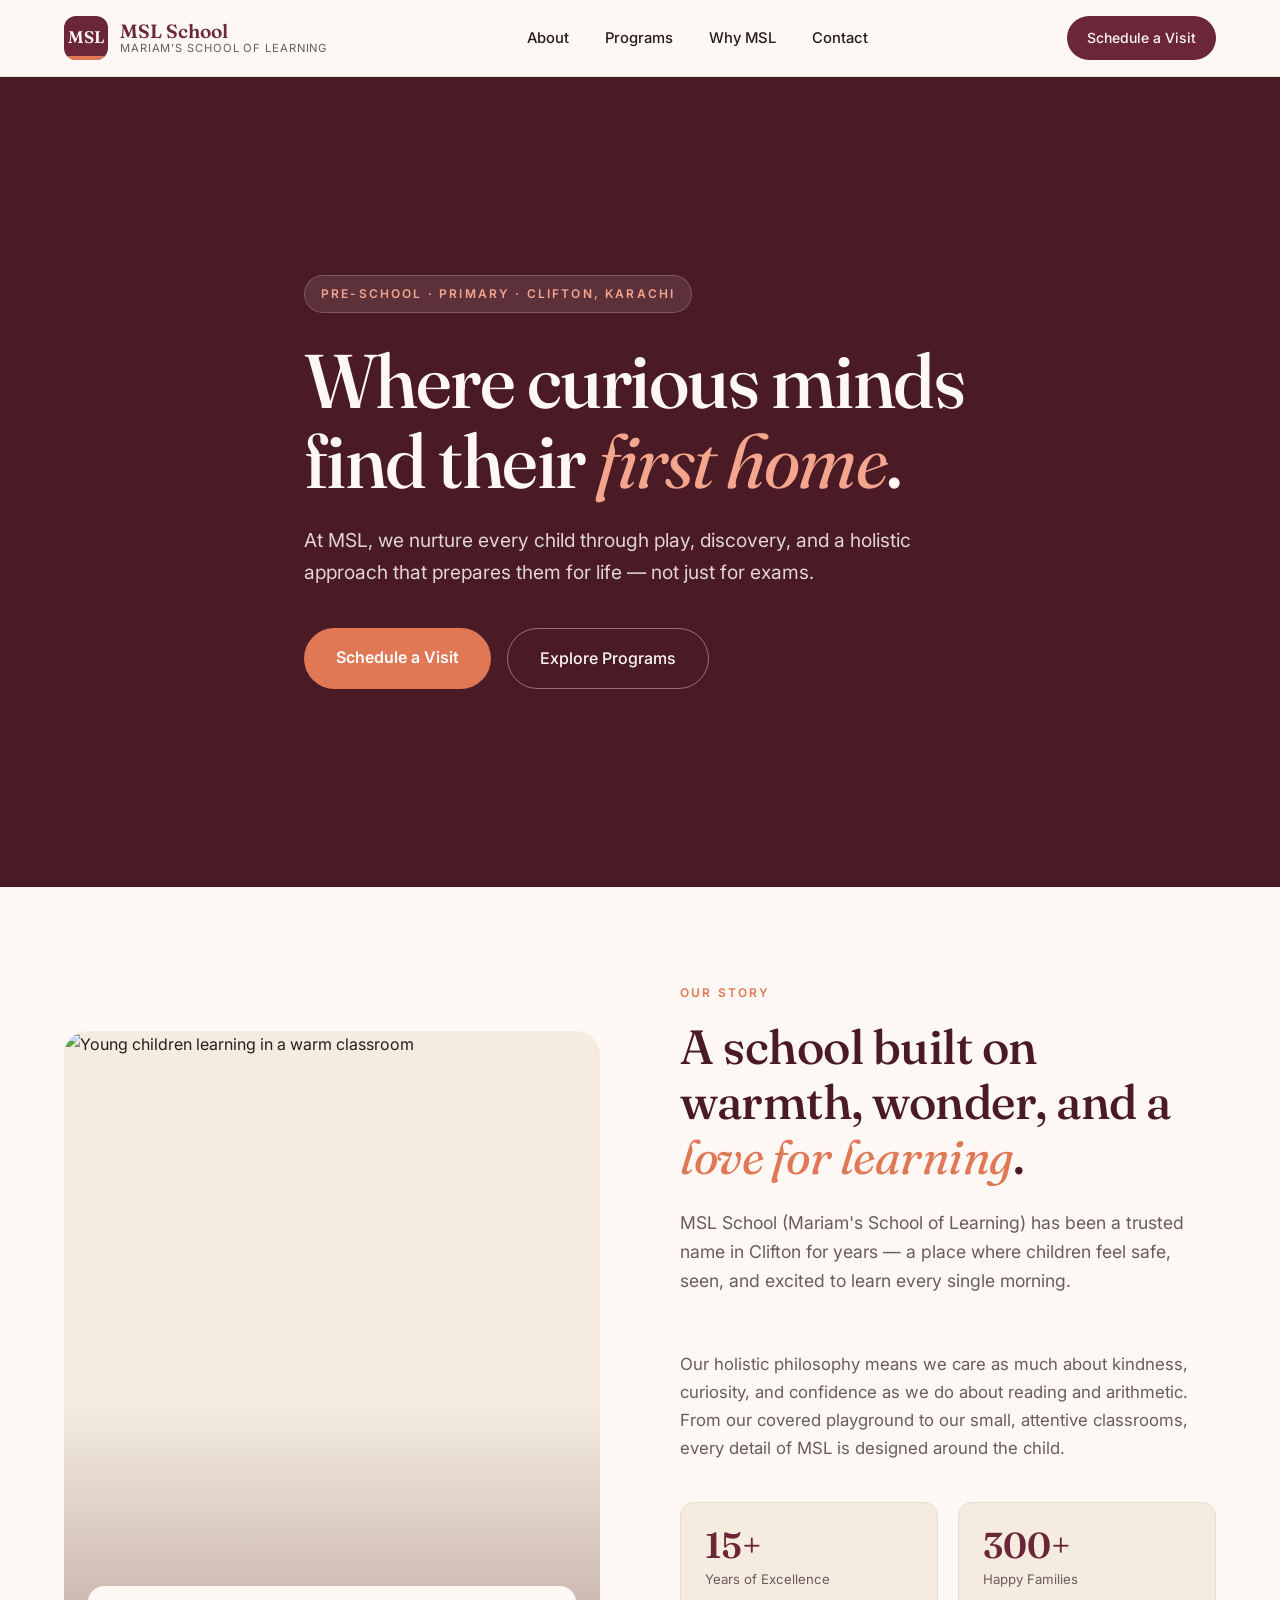
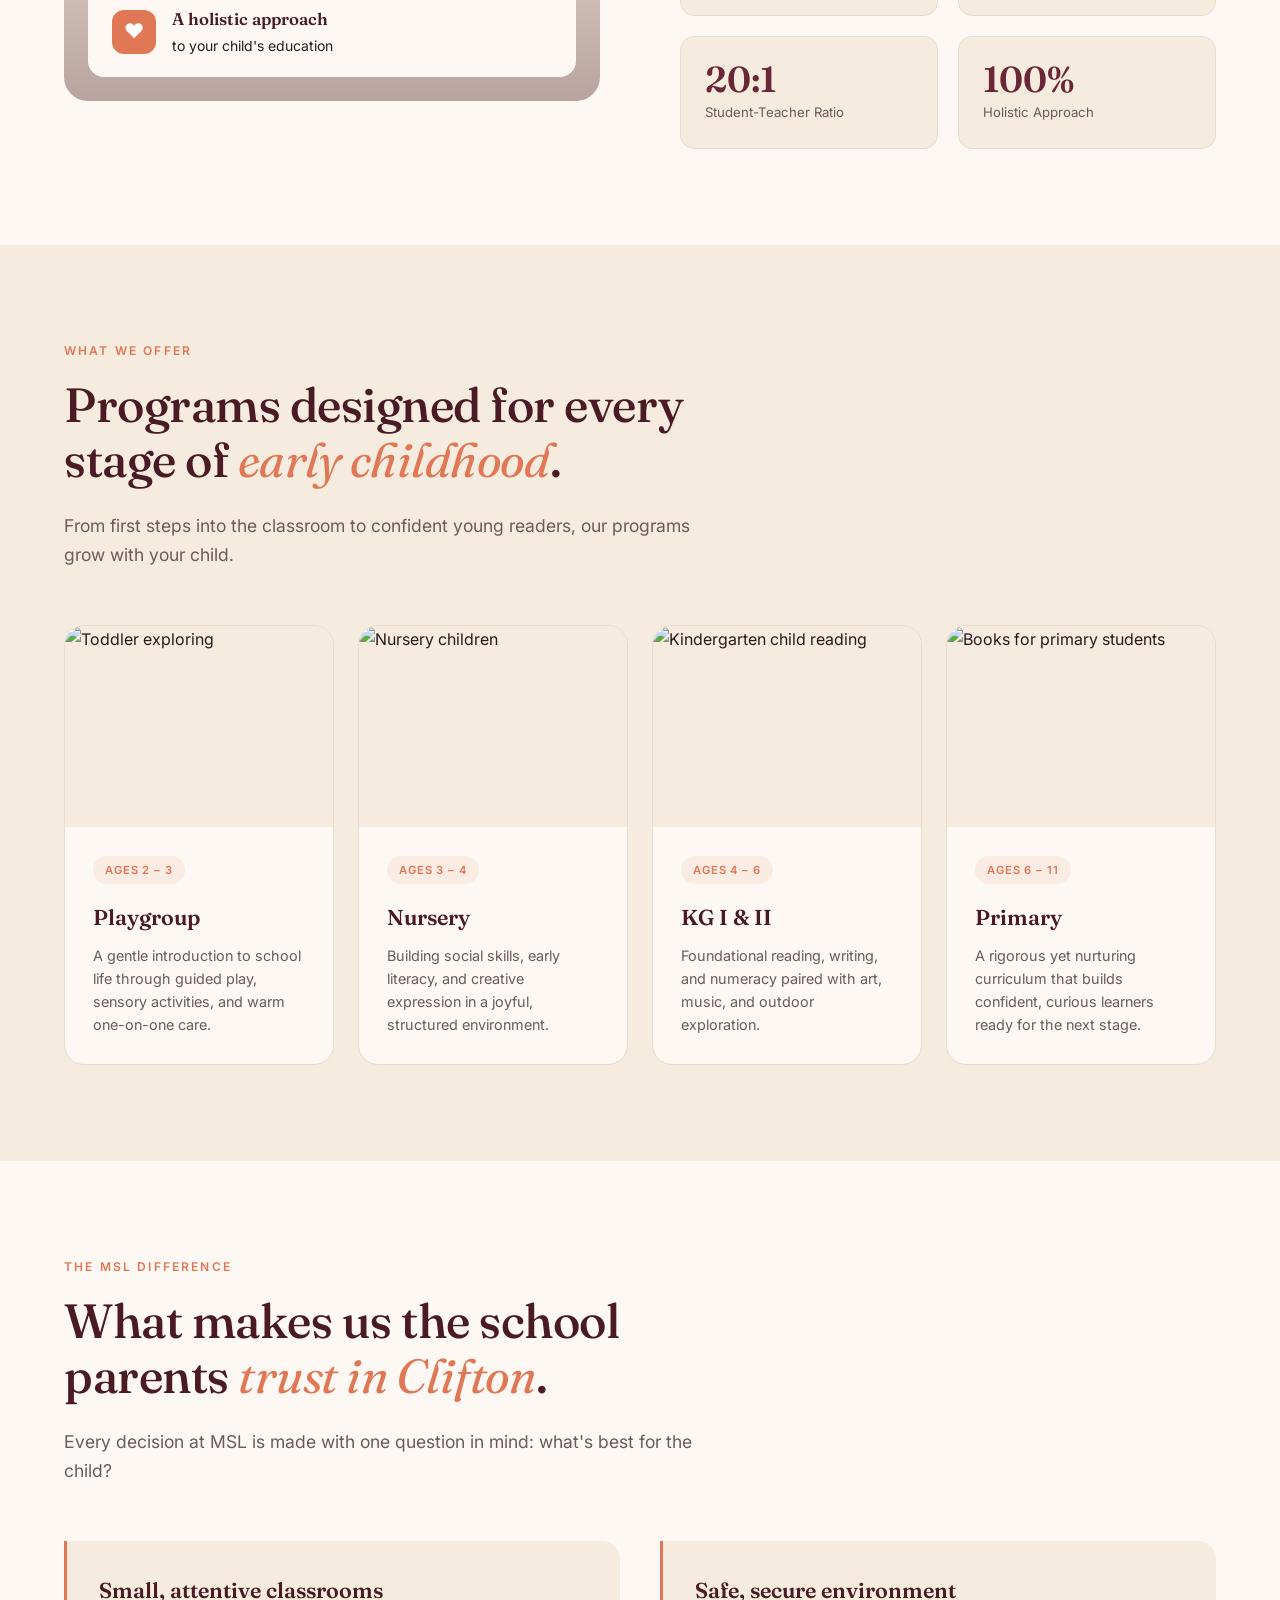
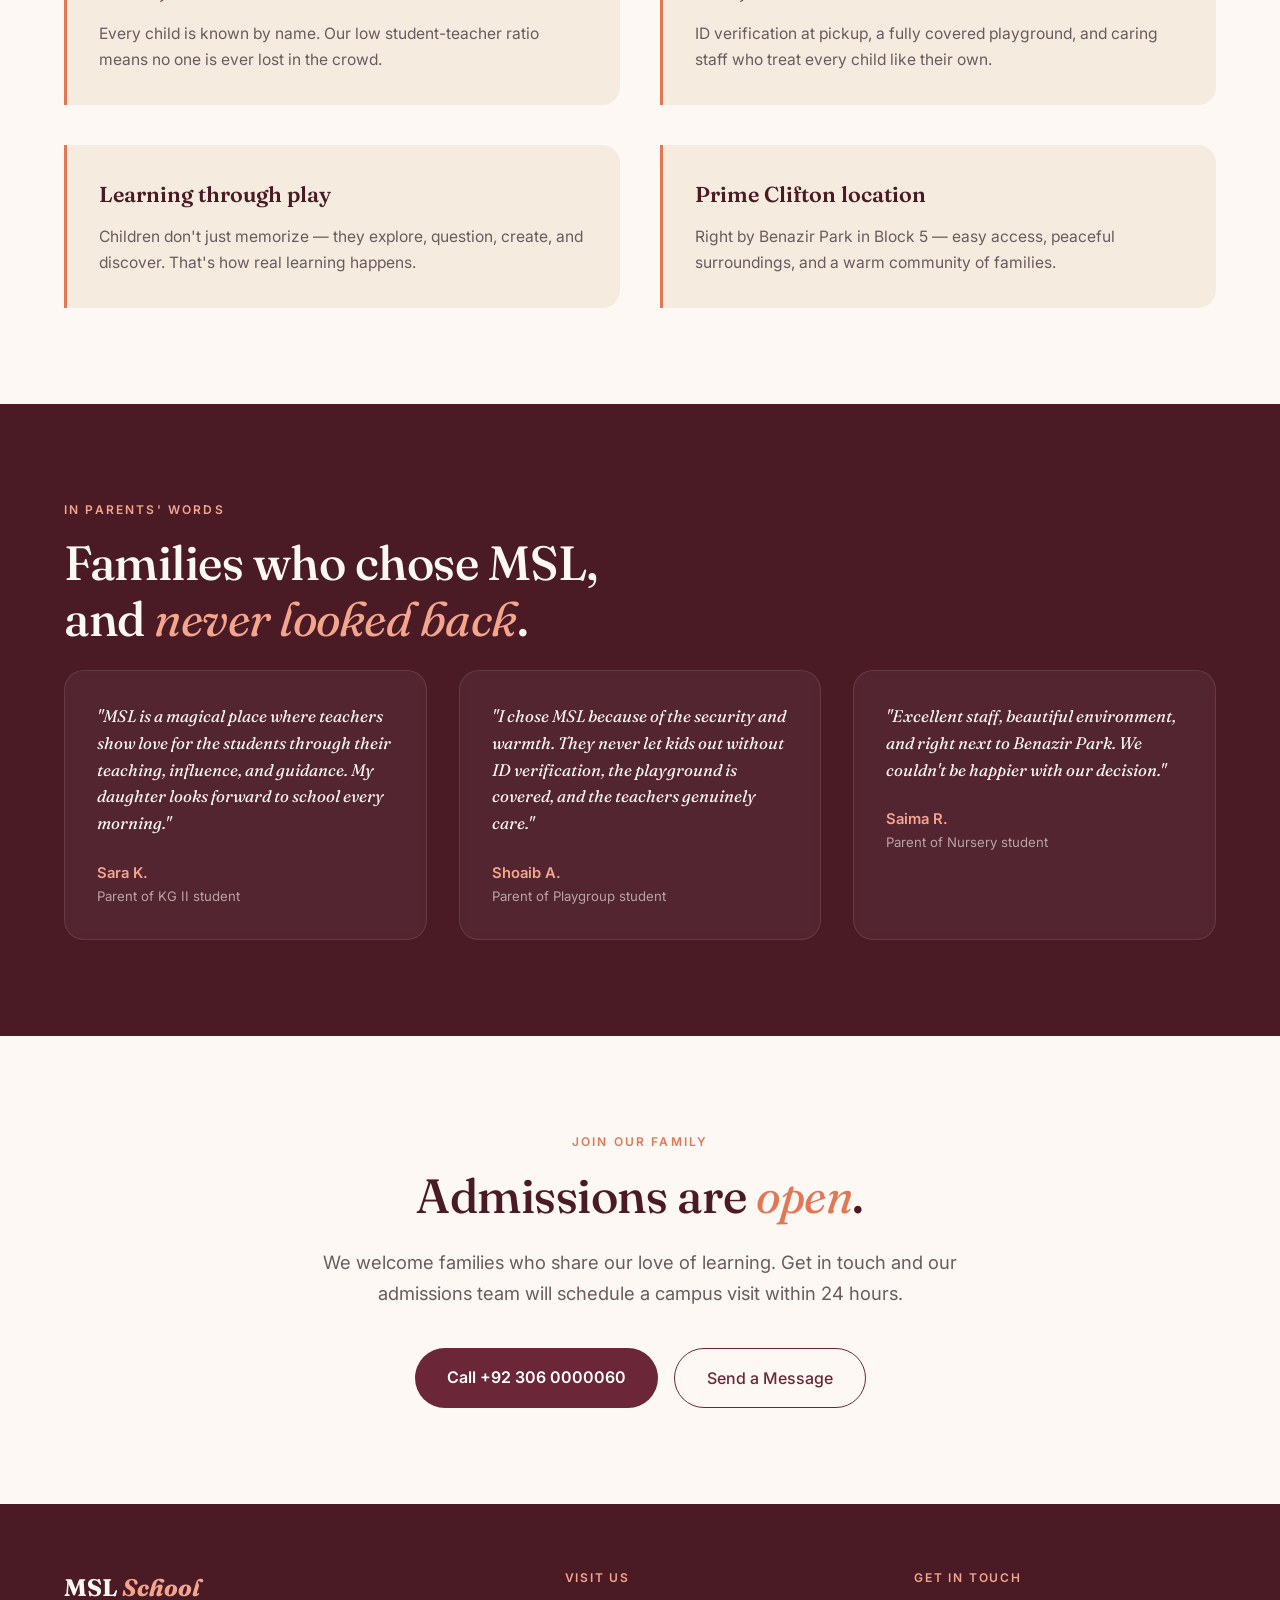
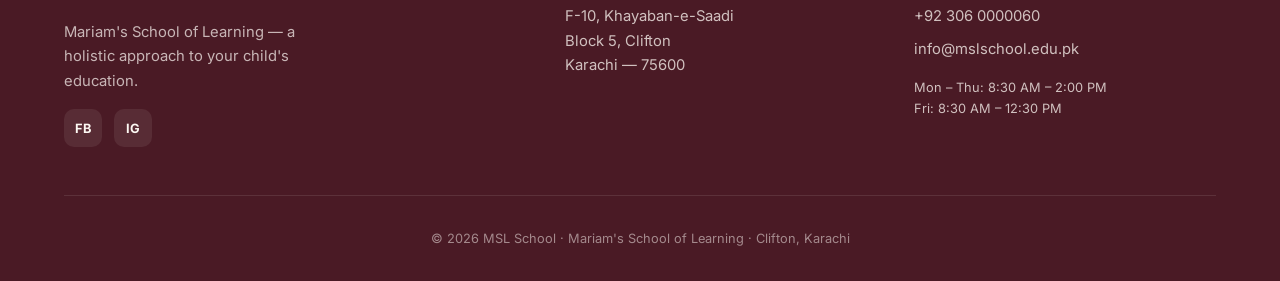
==== msl-clifton/index.html @ 687db1b8 "Add files via upload" ====
<!DOCTYPE html>
<html lang="en">
<head>
  <meta charset="UTF-8" />
  <meta name="viewport" content="width=device-width, initial-scale=1.0" />
  <meta name="robots" content="noindex, nofollow" />
  <title>MSL School Clifton — A Holistic Approach to Your Child's Education</title>
  <meta name="description" content="Mariam's School of Learning — a trusted pre-school and primary school in Clifton, Karachi, where children learn through play, warmth, and wonder." />
  <link rel="preconnect" href="https://fonts.googleapis.com" />
  <link rel="preconnect" href="https://fonts.gstatic.com" crossorigin />
  <link rel="preconnect" href="https://images.unsplash.com" />
  <link href="https://fonts.googleapis.com/css2?family=Fraunces:ital,opsz,wght@0,9..144,400;0,9..144,500;0,9..144,600;0,9..144,700;1,9..144,400;1,9..144,500&family=Inter:wght@400;500;600&display=swap" rel="stylesheet" />
  <style>
    :root {
      --cream: #fdf8f3;
      --cream-dark: #f5ecdf;
      --burgundy: #6b2737;
      --burgundy-dark: #4a1a25;
      --coral: #e07856;
      --coral-light: #f4a58d;
      --text: #2a1a1f;
      --text-soft: #6b5a5e;
      --border: #e8dccb;
    }
    * { margin: 0; padding: 0; box-sizing: border-box; }
    html { scroll-behavior: smooth; }
    body {
      font-family: 'Inter', -apple-system, sans-serif;
      background: var(--cream);
      color: var(--text);
      line-height: 1.65;
      -webkit-font-smoothing: antialiased;
    }
    img { max-width: 100%; display: block; }
    .container { max-width: 1200px; margin: 0 auto; padding: 0 1.5rem; }

    /* Nav */
    nav {
      position: sticky; top: 0; z-index: 100;
      background: rgba(253, 248, 243, 0.92);
      backdrop-filter: blur(12px);
      border-bottom: 1px solid var(--border);
      padding: 1rem 0;
    }
    .nav-inner { display: flex; justify-content: space-between; align-items: center; }
    .logo { display: flex; align-items: center; gap: 0.75rem; text-decoration: none; color: var(--burgundy); }
    .logo-mark {
      width: 44px; height: 44px;
      background: var(--burgundy);
      border-radius: 12px;
      display: flex; align-items: center; justify-content: center;
      font-family: 'Fraunces', serif;
      color: var(--cream);
      font-weight: 600;
      font-size: 1.05rem;
      position: relative;
      overflow: hidden;
    }
    .logo-mark::after {
      content: ''; position: absolute; bottom: 0; left: 0; right: 0; height: 4px;
      background: var(--coral);
    }
    .logo-text { display: flex; flex-direction: column; line-height: 1.1; }
    .logo-text .name { font-family: 'Fraunces', serif; font-weight: 600; font-size: 1.2rem; }
    .logo-text .sub { font-size: 0.7rem; color: var(--text-soft); letter-spacing: 0.08em; text-transform: uppercase; }
    .nav-links { display: none; gap: 2.25rem; }
    .nav-links a { color: var(--text); text-decoration: none; font-size: 0.925rem; font-weight: 500; transition: color 0.2s; }
    .nav-links a:hover { color: var(--coral); }
    .nav-cta {
      background: var(--burgundy); color: var(--cream);
      padding: 0.65rem 1.25rem; border-radius: 100px;
      text-decoration: none; font-size: 0.875rem; font-weight: 500;
      transition: all 0.2s;
    }
    .nav-cta:hover { background: var(--coral); }
    @media (min-width: 920px) { .nav-links { display: flex; } }

    /* Hero */
    .hero {
      position: relative;
      min-height: 90vh;
      display: flex;
      align-items: center;
      padding: 5rem 0;
      background: var(--burgundy-dark);
      overflow: hidden;
    }
    .hero-bg {
      position: absolute; inset: 0;
      background-image:
        linear-gradient(135deg, rgba(74, 26, 37, 0.88) 0%, rgba(74, 26, 37, 0.55) 60%, rgba(74, 26, 37, 0.3) 100%),
        url('https://images.unsplash.com/photo-1587652990793-43eeaa8523ff?w=1800&q=80&auto=format&fit=crop');
      background-size: cover;
      background-position: center;
      z-index: 0;
    }
    .hero-content { position: relative; z-index: 2; color: var(--cream); max-width: 720px; }
    .eyebrow {
      display: inline-block;
      font-size: 0.75rem; font-weight: 600;
      letter-spacing: 0.18em; text-transform: uppercase;
      color: var(--coral-light);
      padding: 0.5rem 1rem;
      background: rgba(253, 248, 243, 0.1);
      border: 1px solid rgba(253, 248, 243, 0.2);
      border-radius: 100px;
      margin-bottom: 1.75rem;
    }
    .hero h1 {
      font-family: 'Fraunces', serif;
      font-size: clamp(2.5rem, 6vw, 4.75rem);
      font-weight: 500;
      line-height: 1.05;
      letter-spacing: -0.02em;
      margin-bottom: 1.5rem;
      max-width: 16ch;
    }
    .hero h1 em { font-style: italic; color: var(--coral-light); font-weight: 400; }
    .hero p.lead {
      font-size: 1.2rem;
      color: rgba(253, 248, 243, 0.85);
      max-width: 52ch;
      margin-bottom: 2.5rem;
    }
    .hero-buttons { display: flex; flex-wrap: wrap; gap: 1rem; }
    .btn-primary {
      background: var(--coral); color: white;
      padding: 1rem 2rem; border-radius: 100px;
      text-decoration: none; font-weight: 600;
      transition: all 0.2s; display: inline-block;
    }
    .btn-primary:hover { background: white; color: var(--burgundy-dark); transform: translateY(-2px); }
    .btn-secondary {
      background: transparent; color: var(--cream);
      padding: 1rem 2rem; border-radius: 100px;
      border: 1.5px solid rgba(253, 248, 243, 0.4);
      text-decoration: none; font-weight: 500;
      transition: all 0.2s; display: inline-block;
    }
    .btn-secondary:hover { background: var(--cream); color: var(--burgundy-dark); border-color: var(--cream); }

    /* Sections */
    section { padding: 6rem 0; }
    .section-eyebrow {
      font-size: 0.75rem; font-weight: 600;
      letter-spacing: 0.18em; text-transform: uppercase;
      color: var(--coral); margin-bottom: 1rem;
    }
    h2 {
      font-family: 'Fraunces', serif;
      font-size: clamp(2rem, 4vw, 3rem);
      font-weight: 500;
      line-height: 1.15;
      letter-spacing: -0.01em;
      color: var(--burgundy-dark);
      margin-bottom: 1.5rem;
      max-width: 20ch;
    }
    h2 em { font-style: italic; color: var(--coral); font-weight: 400; }
    .section-intro { font-size: 1.1rem; color: var(--text-soft); max-width: 60ch; margin-bottom: 3.5rem; }

    /* About */
    .about { background: var(--cream); }
    .about-grid { display: grid; grid-template-columns: 1fr; gap: 4rem; align-items: center; }
    @media (min-width: 900px) { .about-grid { grid-template-columns: 1fr 1fr; gap: 5rem; } }
    .about-image {
      position: relative;
      border-radius: 24px;
      overflow: hidden;
      aspect-ratio: 4 / 5;
      background: var(--cream-dark);
    }
    .about-image img { width: 100%; height: 100%; object-fit: cover; }
    .about-image::after {
      content: ''; position: absolute; inset: 0;
      background: linear-gradient(180deg, transparent 55%, rgba(74, 26, 37, 0.35));
    }
    .about-badge {
      position: absolute;
      bottom: 1.5rem; left: 1.5rem; right: 1.5rem;
      background: var(--cream);
      padding: 1.25rem 1.5rem;
      border-radius: 16px;
      display: flex; align-items: center; gap: 1rem;
      z-index: 2;
    }
    .about-badge-icon {
      width: 44px; height: 44px;
      background: var(--coral);
      border-radius: 12px;
      display: flex; align-items: center; justify-content: center;
      color: white; font-size: 1.25rem;
      flex-shrink: 0;
    }
    .about-badge-text { font-size: 0.875rem; color: var(--text); }
    .about-badge-text strong { display: block; color: var(--burgundy-dark); font-family: 'Fraunces', serif; font-size: 1.05rem; font-weight: 600; }

    .stats { display: grid; grid-template-columns: repeat(2, 1fr); gap: 1.25rem; margin-top: 2.5rem; }
    .stat {
      padding: 1.5rem;
      background: var(--cream-dark);
      border-radius: 14px;
      border: 1px solid var(--border);
    }
    .stat-value {
      font-family: 'Fraunces', serif;
      font-size: 2.25rem; font-weight: 600;
      color: var(--burgundy);
      line-height: 1; margin-bottom: 0.35rem;
    }
    .stat-label { font-size: 0.825rem; color: var(--text-soft); }

    /* Programs */
    .programs { background: var(--cream-dark); }
    .programs-grid { display: grid; grid-template-columns: 1fr; gap: 1.5rem; }
    @media (min-width: 640px) { .programs-grid { grid-template-columns: repeat(2, 1fr); } }
    @media (min-width: 1000px) { .programs-grid { grid-template-columns: repeat(4, 1fr); } }
    .program-card {
      background: var(--cream);
      border: 1px solid var(--border);
      border-radius: 20px;
      overflow: hidden;
      transition: all 0.3s;
    }
    .program-card:hover { transform: translateY(-4px); border-color: var(--coral); box-shadow: 0 20px 40px rgba(107, 39, 55, 0.08); }
    .program-image {
      aspect-ratio: 4 / 3;
      background: var(--cream-dark);
      overflow: hidden;
    }
    .program-image img {
      width: 100%; height: 100%; object-fit: cover;
      transition: transform 0.5s;
    }
    .program-card:hover .program-image img { transform: scale(1.05); }
    .program-body { padding: 1.75rem; }
    .program-age {
      display: inline-block;
      font-size: 0.7rem; font-weight: 600;
      color: var(--coral); letter-spacing: 0.08em;
      text-transform: uppercase;
      padding: 0.3rem 0.75rem;
      background: rgba(224, 120, 86, 0.1);
      border-radius: 100px;
      margin-bottom: 1rem;
    }
    .program-name {
      font-family: 'Fraunces', serif;
      font-size: 1.35rem; font-weight: 600;
      color: var(--burgundy-dark);
      margin-bottom: 0.5rem;
    }
    .program-desc { font-size: 0.9rem; color: var(--text-soft); line-height: 1.6; }

    /* Why Us */
    .why-grid { display: grid; grid-template-columns: 1fr; gap: 2rem; }
    @media (min-width: 860px) { .why-grid { grid-template-columns: repeat(2, 1fr); gap: 2.5rem; } }
    .why-item {
      padding: 2rem;
      border-left: 3px solid var(--coral);
      background: var(--cream-dark);
      border-radius: 0 18px 18px 0;
    }
    .why-item h3 {
      font-family: 'Fraunces', serif;
      font-size: 1.35rem; font-weight: 600;
      color: var(--burgundy-dark); margin-bottom: 0.75rem;
    }
    .why-item p { color: var(--text-soft); font-size: 0.975rem; }

    /* Testimonials */
    .testimonials {
      background: var(--burgundy-dark);
      color: var(--cream);
      position: relative;
      overflow: hidden;
    }
    .testimonials::before {
      content: ''; position: absolute; inset: 0;
      background-image: url('https://images.unsplash.com/photo-1497633762265-9d179a990aa6?w=1800&q=80&auto=format&fit=crop');
      background-size: cover; background-position: center;
      opacity: 0.08;
      z-index: 0;
    }
    .testimonials .container { position: relative; z-index: 1; }
    .testimonials h2 { color: var(--cream); }
    .testimonials h2 em { color: var(--coral-light); }
    .testimonials .section-eyebrow { color: var(--coral-light); }
    .testimonials .section-intro { color: rgba(253, 248, 243, 0.75); }
    .test-grid { display: grid; grid-template-columns: 1fr; gap: 2rem; }
    @media (min-width: 860px) { .test-grid { grid-template-columns: repeat(3, 1fr); } }
    .test-card {
      background: rgba(253, 248, 243, 0.05);
      border: 1px solid rgba(253, 248, 243, 0.1);
      border-radius: 20px;
      padding: 2rem;
      backdrop-filter: blur(4px);
    }
    .test-quote {
      font-family: 'Fraunces', serif;
      font-style: italic;
      font-size: 1.05rem;
      line-height: 1.6;
      margin-bottom: 1.5rem;
      color: var(--cream);
    }
    .test-author { font-weight: 600; font-size: 0.925rem; color: var(--coral-light); }
    .test-relation { font-size: 0.825rem; color: rgba(253, 248, 243, 0.6); }

    /* Admissions CTA */
    .admissions { background: var(--cream); text-align: center; }
    .admissions .container { max-width: 760px; }
    .admissions h2 { margin: 0 auto 1.5rem; }
    .admissions p { font-size: 1.15rem; color: var(--text-soft); margin-bottom: 2.5rem; }
    .admissions .hero-buttons { justify-content: center; }
    .admissions .btn-primary { background: var(--burgundy); }
    .admissions .btn-primary:hover { background: var(--burgundy-dark); color: white; }
    .admissions .btn-secondary { color: var(--burgundy); border-color: var(--burgundy); }
    .admissions .btn-secondary:hover { background: var(--burgundy); color: var(--cream); }

    /* Footer */
    footer {
      background: var(--burgundy-dark);
      color: var(--cream);
      padding: 4rem 0 2rem;
    }
    .footer-grid {
      display: grid; grid-template-columns: 1fr; gap: 3rem;
      padding-bottom: 3rem;
      border-bottom: 1px solid rgba(253, 248, 243, 0.1);
    }
    @media (min-width: 740px) { .footer-grid { grid-template-columns: 1.5fr 1fr 1fr; } }
    .footer-brand h3 { font-family: 'Fraunces', serif; font-size: 1.5rem; margin-bottom: 0.75rem; }
    .footer-brand h3 span { color: var(--coral-light); font-style: italic; }
    .footer-brand p { color: rgba(253, 248, 243, 0.7); font-size: 0.925rem; max-width: 30ch; margin-bottom: 1rem; }
    .footer-socials { display: flex; gap: 0.75rem; margin-top: 1rem; }
    .footer-socials a {
      width: 38px; height: 38px; border-radius: 10px;
      background: rgba(253, 248, 243, 0.08);
      display: flex; align-items: center; justify-content: center;
      color: var(--cream); text-decoration: none;
      font-size: 0.8rem; font-weight: 700;
      transition: all 0.2s;
    }
    .footer-socials a:hover { background: var(--coral); }
    .footer-col h4 {
      font-size: 0.75rem; text-transform: uppercase; letter-spacing: 0.15em;
      color: var(--coral-light); margin-bottom: 1rem; font-weight: 600;
    }
    .footer-col p, .footer-col a {
      display: block; color: rgba(253, 248, 243, 0.75);
      font-size: 0.925rem; text-decoration: none;
      margin-bottom: 0.5rem;
    }
    .footer-col a:hover { color: var(--cream); }
    .footer-bottom {
      padding-top: 2rem;
      text-align: center;
      font-size: 0.8rem;
      color: rgba(253, 248, 243, 0.5);
    }
  </style>
</head>
<body>

  <nav>
    <div class="container nav-inner">
      <a href="#" class="logo">
        <div class="logo-mark">MSL</div>
        <div class="logo-text">
          <span class="name">MSL School</span>
          <span class="sub">Mariam's School of Learning</span>
        </div>
      </a>
      <div class="nav-links">
        <a href="#about">About</a>
        <a href="#programs">Programs</a>
        <a href="#why-us">Why MSL</a>
        <a href="#contact">Contact</a>
      </div>
      <a href="#admissions" class="nav-cta">Schedule a Visit</a>
    </div>
  </nav>

  <section class="hero">
    <div class="hero-bg"></div>
    <div class="container hero-content">
      <div class="eyebrow">Pre-school · Primary · Clifton, Karachi</div>
      <h1>Where curious minds find their <em>first home</em>.</h1>
      <p class="lead">At MSL, we nurture every child through play, discovery, and a holistic approach that prepares them for life — not just for exams.</p>
      <div class="hero-buttons">
        <a href="#admissions" class="btn-primary">Schedule a Visit</a>
        <a href="#programs" class="btn-secondary">Explore Programs</a>
      </div>
    </div>
  </section>

  <section class="about" id="about">
    <div class="container">
      <div class="about-grid">
        <div class="about-image">
          <img src="https://images.unsplash.com/photo-1503676260728-1c00da094a0b?w=1200&q=80&auto=format&fit=crop" alt="Young children learning in a warm classroom" loading="lazy" />
          <div class="about-badge">
            <div class="about-badge-icon">♥</div>
            <div class="about-badge-text">
              <strong>A holistic approach</strong>
              to your child's education
            </div>
          </div>
        </div>
        <div>
          <div class="section-eyebrow">Our Story</div>
          <h2>A school built on warmth, wonder, and a <em>love for learning</em>.</h2>
          <p class="section-intro">MSL School (Mariam's School of Learning) has been a trusted name in Clifton for years — a place where children feel safe, seen, and excited to learn every single morning.</p>
          <p style="color: var(--text-soft); font-size: 1.05rem;">Our holistic philosophy means we care as much about kindness, curiosity, and confidence as we do about reading and arithmetic. From our covered playground to our small, attentive classrooms, every detail of MSL is designed around the child.</p>
          <div class="stats">
            <div class="stat"><div class="stat-value">15+</div><div class="stat-label">Years of Excellence</div></div>
            <div class="stat"><div class="stat-value">300+</div><div class="stat-label">Happy Families</div></div>
            <div class="stat"><div class="stat-value">20:1</div><div class="stat-label">Student-Teacher Ratio</div></div>
            <div class="stat"><div class="stat-value">100%</div><div class="stat-label">Holistic Approach</div></div>
          </div>
        </div>
      </div>
    </div>
  </section>

  <section class="programs" id="programs">
    <div class="container">
      <div class="section-eyebrow">What We Offer</div>
      <h2>Programs designed for every stage of <em>early childhood</em>.</h2>
      <p class="section-intro">From first steps into the classroom to confident young readers, our programs grow with your child.</p>

      <div class="programs-grid">
        <div class="program-card">
          <div class="program-image">
            <img src="https://images.unsplash.com/photo-1587652990793-43eeaa8523ff?w=600&q=80&auto=format&fit=crop" alt="Toddler exploring" loading="lazy" />
          </div>
          <div class="program-body">
            <div class="program-age">Ages 2 – 3</div>
            <div class="program-name">Playgroup</div>
            <p class="program-desc">A gentle introduction to school life through guided play, sensory activities, and warm one-on-one care.</p>
          </div>
        </div>
        <div class="program-card">
          <div class="program-image">
            <img src="https://images.unsplash.com/photo-1596464716127-f2a82984de30?w=600&q=80&auto=format&fit=crop" alt="Nursery children" loading="lazy" />
          </div>
          <div class="program-body">
            <div class="program-age">Ages 3 – 4</div>
            <div class="program-name">Nursery</div>
            <p class="program-desc">Building social skills, early literacy, and creative expression in a joyful, structured environment.</p>
          </div>
        </div>
        <div class="program-card">
          <div class="program-image">
            <img src="https://images.unsplash.com/photo-1544717305-2782549b5136?w=600&q=80&auto=format&fit=crop" alt="Kindergarten child reading" loading="lazy" />
          </div>
          <div class="program-body">
            <div class="program-age">Ages 4 – 6</div>
            <div class="program-name">KG I &amp; II</div>
            <p class="program-desc">Foundational reading, writing, and numeracy paired with art, music, and outdoor exploration.</p>
          </div>
        </div>
        <div class="program-card">
          <div class="program-image">
            <img src="https://images.unsplash.com/photo-1427504494785-3a9ca7044f45?w=600&q=80&auto=format&fit=crop" alt="Books for primary students" loading="lazy" />
          </div>
          <div class="program-body">
            <div class="program-age">Ages 6 – 11</div>
            <div class="program-name">Primary</div>
            <p class="program-desc">A rigorous yet nurturing curriculum that builds confident, curious learners ready for the next stage.</p>
          </div>
        </div>
      </div>
    </div>
  </section>

  <section id="why-us">
    <div class="container">
      <div class="section-eyebrow">The MSL Difference</div>
      <h2>What makes us the school parents <em>trust in Clifton</em>.</h2>
      <p class="section-intro">Every decision at MSL is made with one question in mind: what's best for the child?</p>

      <div class="why-grid">
        <div class="why-item">
          <h3>Small, attentive classrooms</h3>
          <p>Every child is known by name. Our low student-teacher ratio means no one is ever lost in the crowd.</p>
        </div>
        <div class="why-item">
          <h3>Safe, secure environment</h3>
          <p>ID verification at pickup, a fully covered playground, and caring staff who treat every child like their own.</p>
        </div>
        <div class="why-item">
          <h3>Learning through play</h3>
          <p>Children don't just memorize — they explore, question, create, and discover. That's how real learning happens.</p>
        </div>
        <div class="why-item">
          <h3>Prime Clifton location</h3>
          <p>Right by Benazir Park in Block 5 — easy access, peaceful surroundings, and a warm community of families.</p>
        </div>
      </div>
    </div>
  </section>

  <section class="testimonials">
    <div class="container">
      <div class="section-eyebrow">In Parents' Words</div>
      <h2>Families who chose MSL, and <em>never looked back</em>.</h2>

      <div class="test-grid">
        <div class="test-card">
          <p class="test-quote">"MSL is a magical place where teachers show love for the students through their teaching, influence, and guidance. My daughter looks forward to school every morning."</p>
          <div class="test-author">Sara K.</div>
          <div class="test-relation">Parent of KG II student</div>
        </div>
        <div class="test-card">
          <p class="test-quote">"I chose MSL because of the security and warmth. They never let kids out without ID verification, the playground is covered, and the teachers genuinely care."</p>
          <div class="test-author">Shoaib A.</div>
          <div class="test-relation">Parent of Playgroup student</div>
        </div>
        <div class="test-card">
          <p class="test-quote">"Excellent staff, beautiful environment, and right next to Benazir Park. We couldn't be happier with our decision."</p>
          <div class="test-author">Saima R.</div>
          <div class="test-relation">Parent of Nursery student</div>
        </div>
      </div>
    </div>
  </section>

  <section class="admissions" id="admissions">
    <div class="container">
      <div class="section-eyebrow">Join Our Family</div>
      <h2>Admissions are <em>open</em>.</h2>
      <p>We welcome families who share our love of learning. Get in touch and our admissions team will schedule a campus visit within 24 hours.</p>
      <div class="hero-buttons">
        <a href="tel:+923060000060" class="btn-primary">Call +92 306 0000060</a>
        <a href="#contact" class="btn-secondary">Send a Message</a>
      </div>
    </div>
  </section>

  <footer id="contact">
    <div class="container">
      <div class="footer-grid">
        <div class="footer-brand">
          <h3>MSL <span>School</span></h3>
          <p>Mariam's School of Learning — a holistic approach to your child's education.</p>
          <div class="footer-socials">
            <a href="https://www.facebook.com/mslschoolclifton/" target="_blank" rel="noopener" aria-label="Facebook">FB</a>
            <a href="https://www.instagram.com/msl.school/" target="_blank" rel="noopener" aria-label="Instagram">IG</a>
          </div>
        </div>
        <div class="footer-col">
          <h4>Visit Us</h4>
          <p>F-10, Khayaban-e-Saadi<br />Block 5, Clifton<br />Karachi — 75600</p>
        </div>
        <div class="footer-col">
          <h4>Get in Touch</h4>
          <a href="tel:+923060000060">+92 306 0000060</a>
          <a href="mailto:info@mslschool.edu.pk">info@mslschool.edu.pk</a>
          <p style="margin-top: 1rem; font-size: 0.8rem;">Mon – Thu: 8:30 AM – 2:00 PM<br />Fri: 8:30 AM – 12:30 PM</p>
        </div>
      </div>
      <div class="footer-bottom">
        © 2026 MSL School · Mariam's School of Learning · Clifton, Karachi
      </div>
    </div>
  </footer>

</body>
</html>
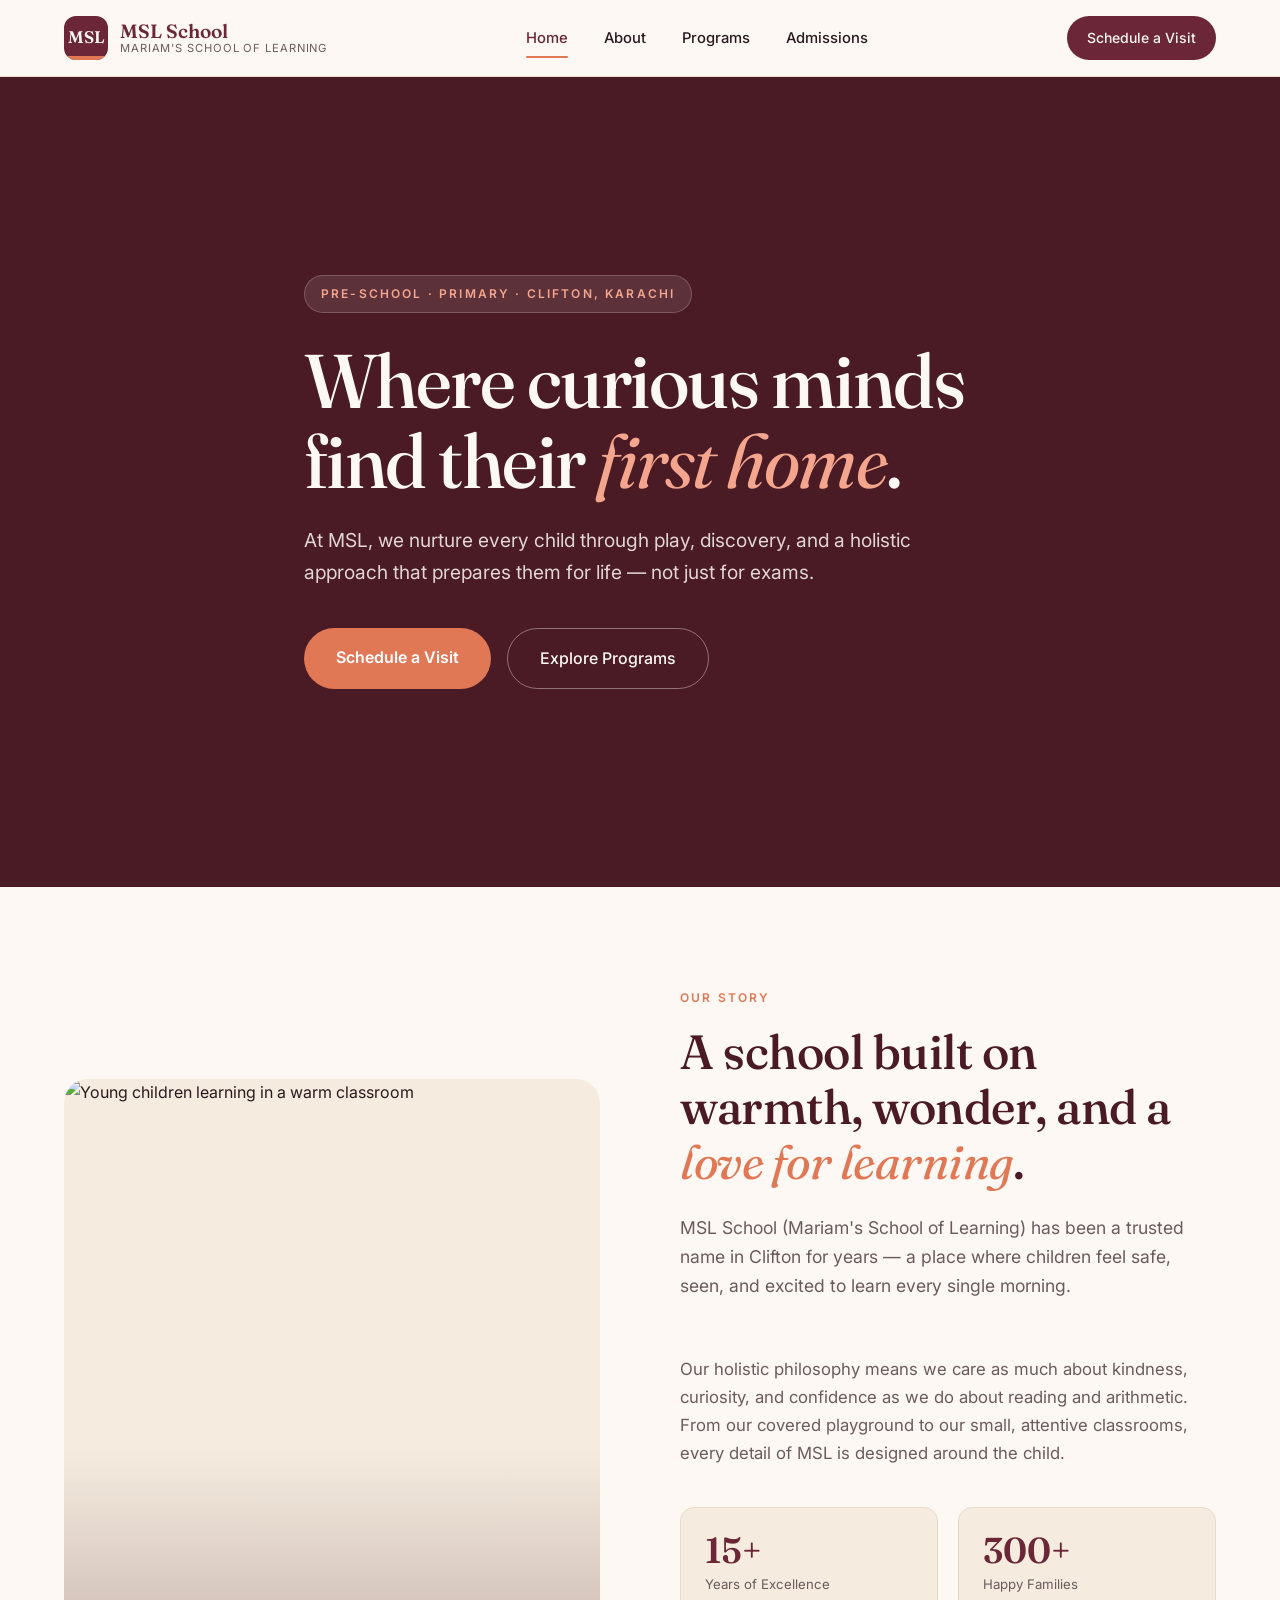
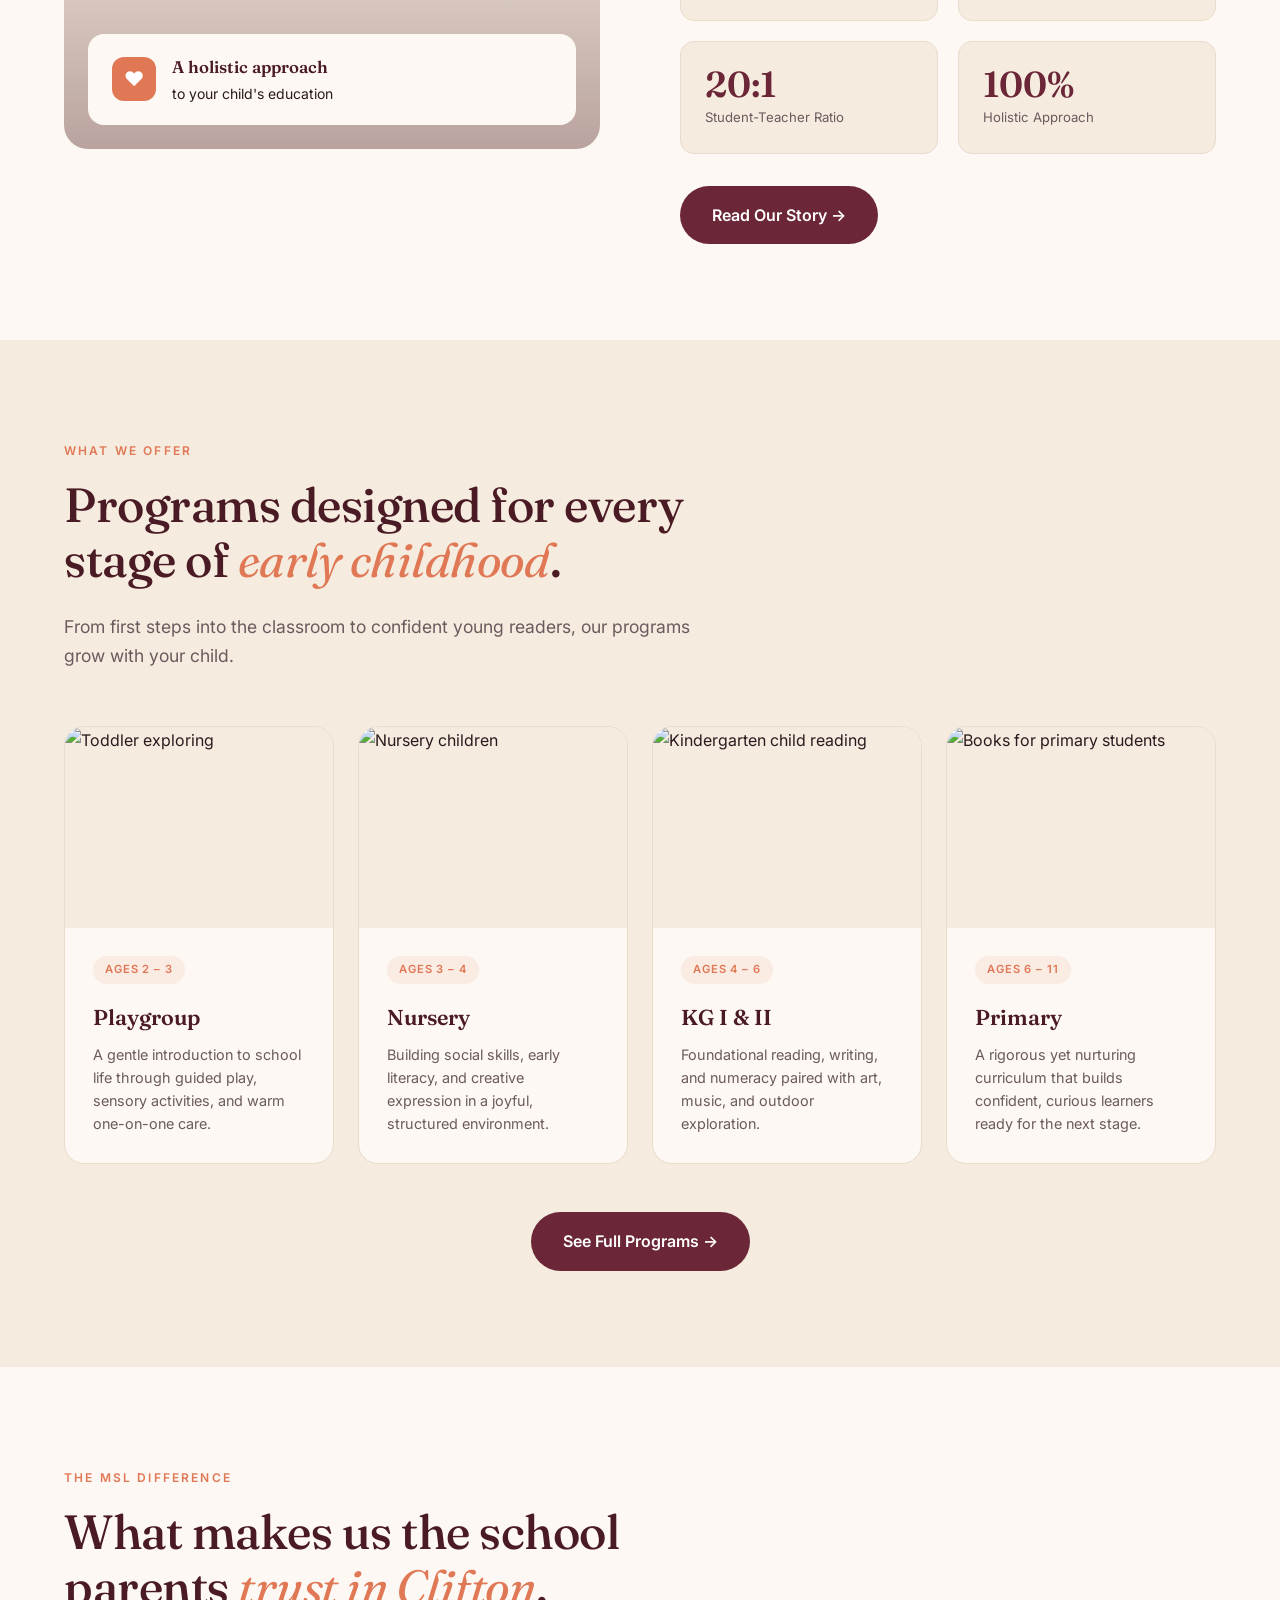
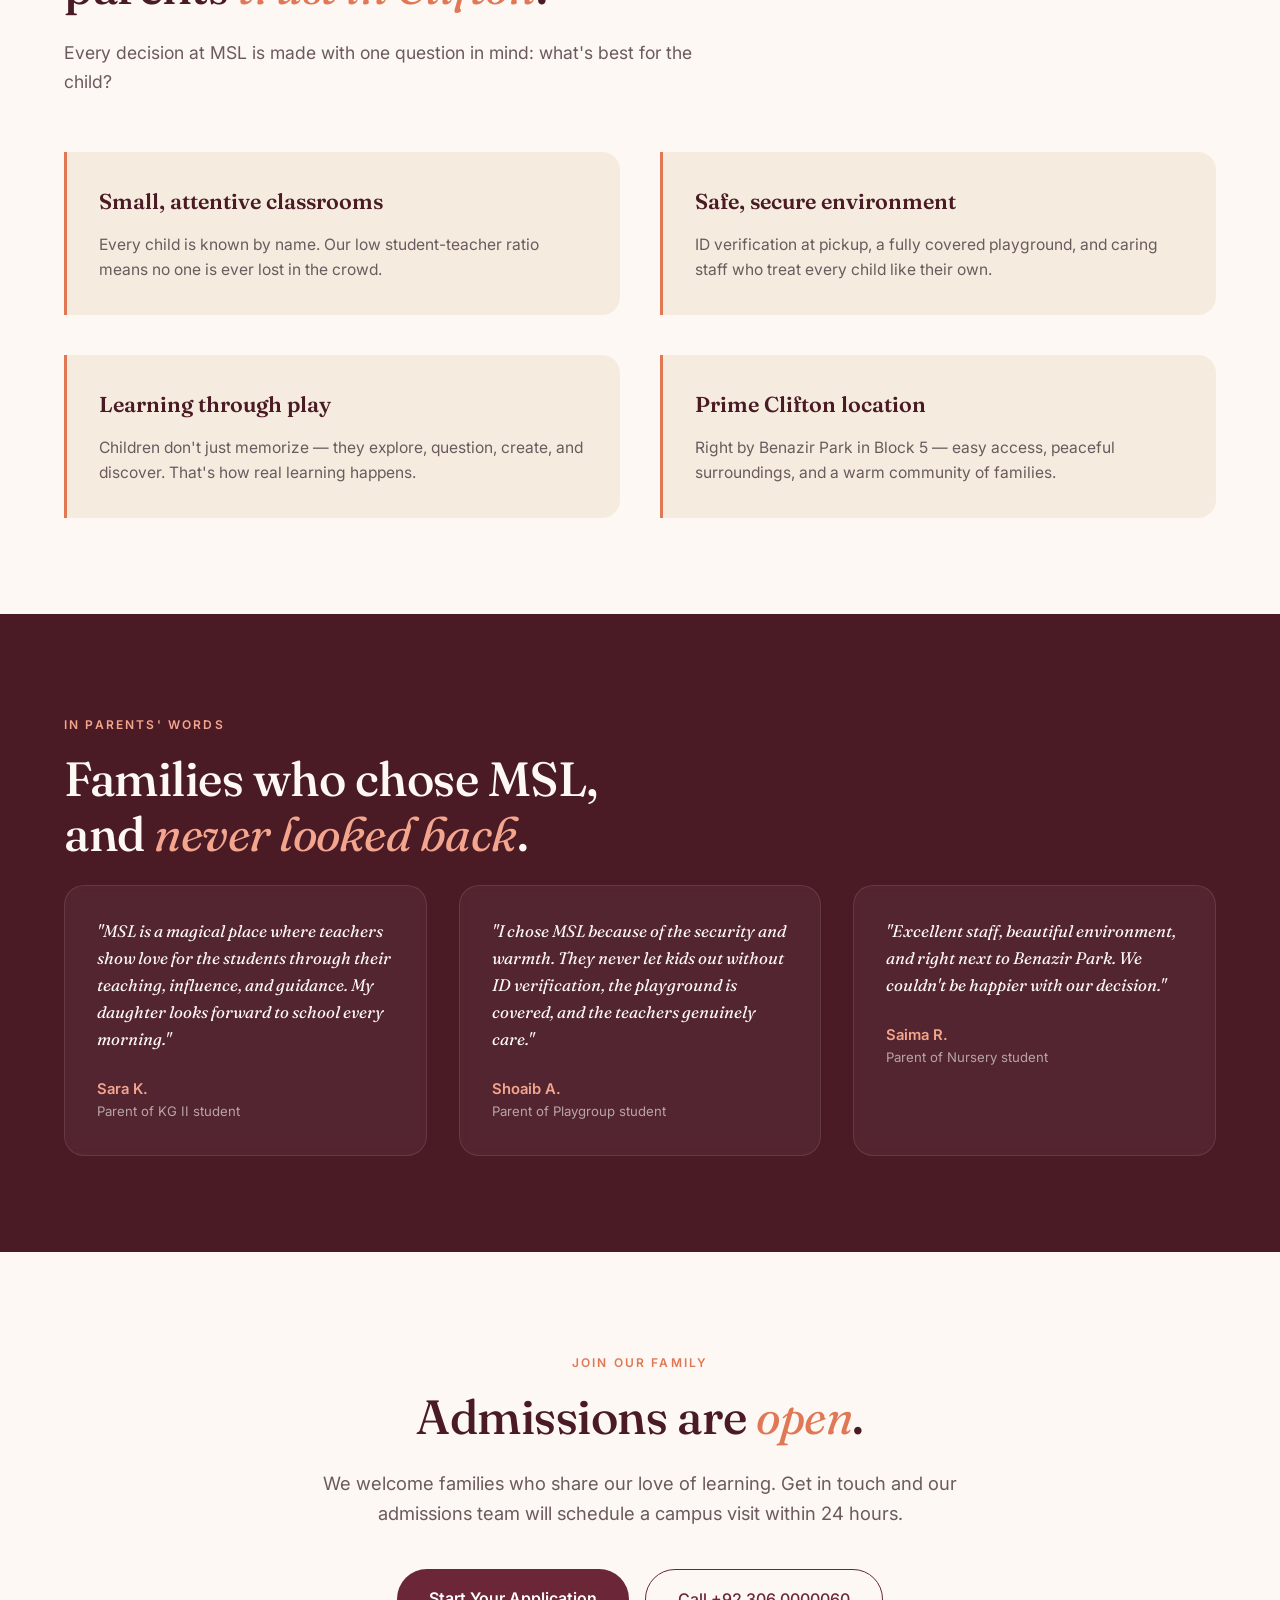
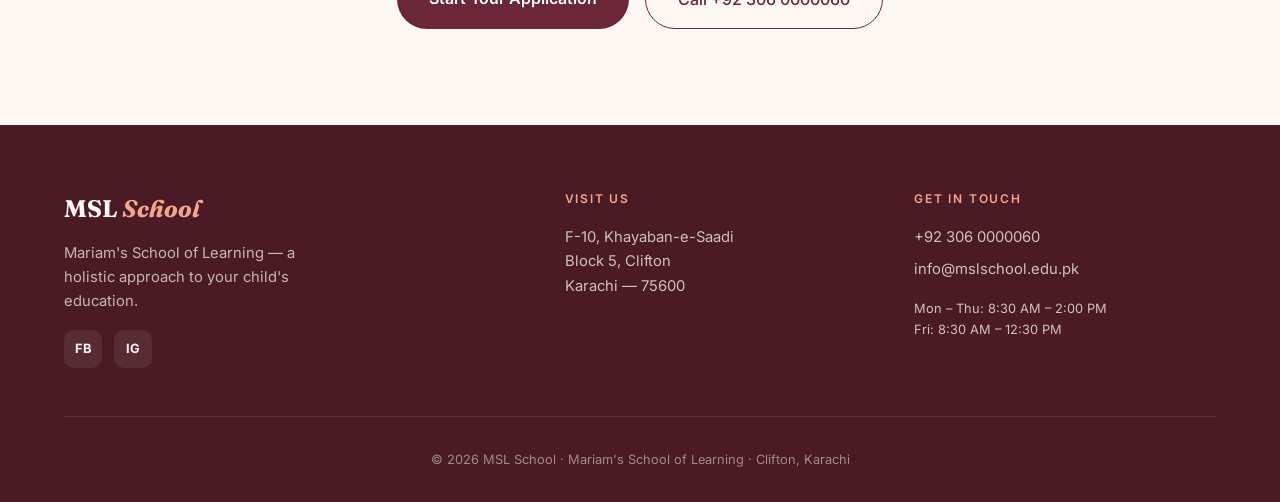
==== commit 32b618de: "Refactor to 4-page template with Supabase-backed admin uploader Establishes the rule for every schoo" ====
--- a/msl-clifton/index.html
+++ b/msl-clifton/index.html
@@ -10,396 +10,49 @@
   <link rel="preconnect" href="https://fonts.gstatic.com" crossorigin />
   <link rel="preconnect" href="https://images.unsplash.com" />
   <link href="https://fonts.googleapis.com/css2?family=Fraunces:ital,opsz,wght@0,9..144,400;0,9..144,500;0,9..144,600;0,9..144,700;1,9..144,400;1,9..144,500&family=Inter:wght@400;500;600&display=swap" rel="stylesheet" />
-  <style>
-    :root {
-      --cream: #fdf8f3;
-      --cream-dark: #f5ecdf;
-      --burgundy: #6b2737;
-      --burgundy-dark: #4a1a25;
-      --coral: #e07856;
-      --coral-light: #f4a58d;
-      --text: #2a1a1f;
-      --text-soft: #6b5a5e;
-      --border: #e8dccb;
-    }
-    * { margin: 0; padding: 0; box-sizing: border-box; }
-    html { scroll-behavior: smooth; }
-    body {
-      font-family: 'Inter', -apple-system, sans-serif;
-      background: var(--cream);
-      color: var(--text);
-      line-height: 1.65;
-      -webkit-font-smoothing: antialiased;
-    }
-    img { max-width: 100%; display: block; }
-    .container { max-width: 1200px; margin: 0 auto; padding: 0 1.5rem; }
-
-    /* Nav */
-    nav {
-      position: sticky; top: 0; z-index: 100;
-      background: rgba(253, 248, 243, 0.92);
-      backdrop-filter: blur(12px);
-      border-bottom: 1px solid var(--border);
-      padding: 1rem 0;
-    }
-    .nav-inner { display: flex; justify-content: space-between; align-items: center; }
-    .logo { display: flex; align-items: center; gap: 0.75rem; text-decoration: none; color: var(--burgundy); }
-    .logo-mark {
-      width: 44px; height: 44px;
-      background: var(--burgundy);
-      border-radius: 12px;
-      display: flex; align-items: center; justify-content: center;
-      font-family: 'Fraunces', serif;
-      color: var(--cream);
-      font-weight: 600;
-      font-size: 1.05rem;
-      position: relative;
-      overflow: hidden;
-    }
-    .logo-mark::after {
-      content: ''; position: absolute; bottom: 0; left: 0; right: 0; height: 4px;
-      background: var(--coral);
-    }
-    .logo-text { display: flex; flex-direction: column; line-height: 1.1; }
-    .logo-text .name { font-family: 'Fraunces', serif; font-weight: 600; font-size: 1.2rem; }
-    .logo-text .sub { font-size: 0.7rem; color: var(--text-soft); letter-spacing: 0.08em; text-transform: uppercase; }
-    .nav-links { display: none; gap: 2.25rem; }
-    .nav-links a { color: var(--text); text-decoration: none; font-size: 0.925rem; font-weight: 500; transition: color 0.2s; }
-    .nav-links a:hover { color: var(--coral); }
-    .nav-cta {
-      background: var(--burgundy); color: var(--cream);
-      padding: 0.65rem 1.25rem; border-radius: 100px;
-      text-decoration: none; font-size: 0.875rem; font-weight: 500;
-      transition: all 0.2s;
-    }
-    .nav-cta:hover { background: var(--coral); }
-    @media (min-width: 920px) { .nav-links { display: flex; } }
-
-    /* Hero */
-    .hero {
-      position: relative;
-      min-height: 90vh;
-      display: flex;
-      align-items: center;
-      padding: 5rem 0;
-      background: var(--burgundy-dark);
-      overflow: hidden;
-    }
-    .hero-bg {
-      position: absolute; inset: 0;
-      background-image:
-        linear-gradient(135deg, rgba(74, 26, 37, 0.88) 0%, rgba(74, 26, 37, 0.55) 60%, rgba(74, 26, 37, 0.3) 100%),
-        url('https://images.unsplash.com/photo-1587652990793-43eeaa8523ff?w=1800&q=80&auto=format&fit=crop');
-      background-size: cover;
-      background-position: center;
-      z-index: 0;
-    }
-    .hero-content { position: relative; z-index: 2; color: var(--cream); max-width: 720px; }
-    .eyebrow {
-      display: inline-block;
-      font-size: 0.75rem; font-weight: 600;
-      letter-spacing: 0.18em; text-transform: uppercase;
-      color: var(--coral-light);
-      padding: 0.5rem 1rem;
-      background: rgba(253, 248, 243, 0.1);
-      border: 1px solid rgba(253, 248, 243, 0.2);
-      border-radius: 100px;
-      margin-bottom: 1.75rem;
-    }
-    .hero h1 {
-      font-family: 'Fraunces', serif;
-      font-size: clamp(2.5rem, 6vw, 4.75rem);
-      font-weight: 500;
-      line-height: 1.05;
-      letter-spacing: -0.02em;
-      margin-bottom: 1.5rem;
-      max-width: 16ch;
-    }
-    .hero h1 em { font-style: italic; color: var(--coral-light); font-weight: 400; }
-    .hero p.lead {
-      font-size: 1.2rem;
-      color: rgba(253, 248, 243, 0.85);
-      max-width: 52ch;
-      margin-bottom: 2.5rem;
-    }
-    .hero-buttons { display: flex; flex-wrap: wrap; gap: 1rem; }
-    .btn-primary {
-      background: var(--coral); color: white;
-      padding: 1rem 2rem; border-radius: 100px;
-      text-decoration: none; font-weight: 600;
-      transition: all 0.2s; display: inline-block;
-    }
-    .btn-primary:hover { background: white; color: var(--burgundy-dark); transform: translateY(-2px); }
-    .btn-secondary {
-      background: transparent; color: var(--cream);
-      padding: 1rem 2rem; border-radius: 100px;
-      border: 1.5px solid rgba(253, 248, 243, 0.4);
-      text-decoration: none; font-weight: 500;
-      transition: all 0.2s; display: inline-block;
-    }
-    .btn-secondary:hover { background: var(--cream); color: var(--burgundy-dark); border-color: var(--cream); }
-
-    /* Sections */
-    section { padding: 6rem 0; }
-    .section-eyebrow {
-      font-size: 0.75rem; font-weight: 600;
-      letter-spacing: 0.18em; text-transform: uppercase;
-      color: var(--coral); margin-bottom: 1rem;
-    }
-    h2 {
-      font-family: 'Fraunces', serif;
-      font-size: clamp(2rem, 4vw, 3rem);
-      font-weight: 500;
-      line-height: 1.15;
-      letter-spacing: -0.01em;
-      color: var(--burgundy-dark);
-      margin-bottom: 1.5rem;
-      max-width: 20ch;
-    }
-    h2 em { font-style: italic; color: var(--coral); font-weight: 400; }
-    .section-intro { font-size: 1.1rem; color: var(--text-soft); max-width: 60ch; margin-bottom: 3.5rem; }
-
-    /* About */
-    .about { background: var(--cream); }
-    .about-grid { display: grid; grid-template-columns: 1fr; gap: 4rem; align-items: center; }
-    @media (min-width: 900px) { .about-grid { grid-template-columns: 1fr 1fr; gap: 5rem; } }
-    .about-image {
-      position: relative;
-      border-radius: 24px;
-      overflow: hidden;
-      aspect-ratio: 4 / 5;
-      background: var(--cream-dark);
-    }
-    .about-image img { width: 100%; height: 100%; object-fit: cover; }
-    .about-image::after {
-      content: ''; position: absolute; inset: 0;
-      background: linear-gradient(180deg, transparent 55%, rgba(74, 26, 37, 0.35));
-    }
-    .about-badge {
-      position: absolute;
-      bottom: 1.5rem; left: 1.5rem; right: 1.5rem;
-      background: var(--cream);
-      padding: 1.25rem 1.5rem;
-      border-radius: 16px;
-      display: flex; align-items: center; gap: 1rem;
-      z-index: 2;
-    }
-    .about-badge-icon {
-      width: 44px; height: 44px;
-      background: var(--coral);
-      border-radius: 12px;
-      display: flex; align-items: center; justify-content: center;
-      color: white; font-size: 1.25rem;
-      flex-shrink: 0;
-    }
-    .about-badge-text { font-size: 0.875rem; color: var(--text); }
-    .about-badge-text strong { display: block; color: var(--burgundy-dark); font-family: 'Fraunces', serif; font-size: 1.05rem; font-weight: 600; }
-
-    .stats { display: grid; grid-template-columns: repeat(2, 1fr); gap: 1.25rem; margin-top: 2.5rem; }
-    .stat {
-      padding: 1.5rem;
-      background: var(--cream-dark);
-      border-radius: 14px;
-      border: 1px solid var(--border);
-    }
-    .stat-value {
-      font-family: 'Fraunces', serif;
-      font-size: 2.25rem; font-weight: 600;
-      color: var(--burgundy);
-      line-height: 1; margin-bottom: 0.35rem;
-    }
-    .stat-label { font-size: 0.825rem; color: var(--text-soft); }
-
-    /* Programs */
-    .programs { background: var(--cream-dark); }
-    .programs-grid { display: grid; grid-template-columns: 1fr; gap: 1.5rem; }
-    @media (min-width: 640px) { .programs-grid { grid-template-columns: repeat(2, 1fr); } }
-    @media (min-width: 1000px) { .programs-grid { grid-template-columns: repeat(4, 1fr); } }
-    .program-card {
-      background: var(--cream);
-      border: 1px solid var(--border);
-      border-radius: 20px;
-      overflow: hidden;
-      transition: all 0.3s;
-    }
-    .program-card:hover { transform: translateY(-4px); border-color: var(--coral); box-shadow: 0 20px 40px rgba(107, 39, 55, 0.08); }
-    .program-image {
-      aspect-ratio: 4 / 3;
-      background: var(--cream-dark);
-      overflow: hidden;
-    }
-    .program-image img {
-      width: 100%; height: 100%; object-fit: cover;
-      transition: transform 0.5s;
-    }
-    .program-card:hover .program-image img { transform: scale(1.05); }
-    .program-body { padding: 1.75rem; }
-    .program-age {
-      display: inline-block;
-      font-size: 0.7rem; font-weight: 600;
-      color: var(--coral); letter-spacing: 0.08em;
-      text-transform: uppercase;
-      padding: 0.3rem 0.75rem;
-      background: rgba(224, 120, 86, 0.1);
-      border-radius: 100px;
-      margin-bottom: 1rem;
-    }
-    .program-name {
-      font-family: 'Fraunces', serif;
-      font-size: 1.35rem; font-weight: 600;
-      color: var(--burgundy-dark);
-      margin-bottom: 0.5rem;
-    }
-    .program-desc { font-size: 0.9rem; color: var(--text-soft); line-height: 1.6; }
-
-    /* Why Us */
-    .why-grid { display: grid; grid-template-columns: 1fr; gap: 2rem; }
-    @media (min-width: 860px) { .why-grid { grid-template-columns: repeat(2, 1fr); gap: 2.5rem; } }
-    .why-item {
-      padding: 2rem;
-      border-left: 3px solid var(--coral);
-      background: var(--cream-dark);
-      border-radius: 0 18px 18px 0;
-    }
-    .why-item h3 {
-      font-family: 'Fraunces', serif;
-      font-size: 1.35rem; font-weight: 600;
-      color: var(--burgundy-dark); margin-bottom: 0.75rem;
-    }
-    .why-item p { color: var(--text-soft); font-size: 0.975rem; }
-
-    /* Testimonials */
-    .testimonials {
-      background: var(--burgundy-dark);
-      color: var(--cream);
-      position: relative;
-      overflow: hidden;
-    }
-    .testimonials::before {
-      content: ''; position: absolute; inset: 0;
-      background-image: url('https://images.unsplash.com/photo-1497633762265-9d179a990aa6?w=1800&q=80&auto=format&fit=crop');
-      background-size: cover; background-position: center;
-      opacity: 0.08;
-      z-index: 0;
-    }
-    .testimonials .container { position: relative; z-index: 1; }
-    .testimonials h2 { color: var(--cream); }
-    .testimonials h2 em { color: var(--coral-light); }
-    .testimonials .section-eyebrow { color: var(--coral-light); }
-    .testimonials .section-intro { color: rgba(253, 248, 243, 0.75); }
-    .test-grid { display: grid; grid-template-columns: 1fr; gap: 2rem; }
-    @media (min-width: 860px) { .test-grid { grid-template-columns: repeat(3, 1fr); } }
-    .test-card {
-      background: rgba(253, 248, 243, 0.05);
-      border: 1px solid rgba(253, 248, 243, 0.1);
-      border-radius: 20px;
-      padding: 2rem;
-      backdrop-filter: blur(4px);
-    }
-    .test-quote {
-      font-family: 'Fraunces', serif;
-      font-style: italic;
-      font-size: 1.05rem;
-      line-height: 1.6;
-      margin-bottom: 1.5rem;
-      color: var(--cream);
-    }
-    .test-author { font-weight: 600; font-size: 0.925rem; color: var(--coral-light); }
-    .test-relation { font-size: 0.825rem; color: rgba(253, 248, 243, 0.6); }
-
-    /* Admissions CTA */
-    .admissions { background: var(--cream); text-align: center; }
-    .admissions .container { max-width: 760px; }
-    .admissions h2 { margin: 0 auto 1.5rem; }
-    .admissions p { font-size: 1.15rem; color: var(--text-soft); margin-bottom: 2.5rem; }
-    .admissions .hero-buttons { justify-content: center; }
-    .admissions .btn-primary { background: var(--burgundy); }
-    .admissions .btn-primary:hover { background: var(--burgundy-dark); color: white; }
-    .admissions .btn-secondary { color: var(--burgundy); border-color: var(--burgundy); }
-    .admissions .btn-secondary:hover { background: var(--burgundy); color: var(--cream); }
-
-    /* Footer */
-    footer {
-      background: var(--burgundy-dark);
-      color: var(--cream);
-      padding: 4rem 0 2rem;
-    }
-    .footer-grid {
-      display: grid; grid-template-columns: 1fr; gap: 3rem;
-      padding-bottom: 3rem;
-      border-bottom: 1px solid rgba(253, 248, 243, 0.1);
-    }
-    @media (min-width: 740px) { .footer-grid { grid-template-columns: 1.5fr 1fr 1fr; } }
-    .footer-brand h3 { font-family: 'Fraunces', serif; font-size: 1.5rem; margin-bottom: 0.75rem; }
-    .footer-brand h3 span { color: var(--coral-light); font-style: italic; }
-    .footer-brand p { color: rgba(253, 248, 243, 0.7); font-size: 0.925rem; max-width: 30ch; margin-bottom: 1rem; }
-    .footer-socials { display: flex; gap: 0.75rem; margin-top: 1rem; }
-    .footer-socials a {
-      width: 38px; height: 38px; border-radius: 10px;
-      background: rgba(253, 248, 243, 0.08);
-      display: flex; align-items: center; justify-content: center;
-      color: var(--cream); text-decoration: none;
-      font-size: 0.8rem; font-weight: 700;
-      transition: all 0.2s;
-    }
-    .footer-socials a:hover { background: var(--coral); }
-    .footer-col h4 {
-      font-size: 0.75rem; text-transform: uppercase; letter-spacing: 0.15em;
-      color: var(--coral-light); margin-bottom: 1rem; font-weight: 600;
-    }
-    .footer-col p, .footer-col a {
-      display: block; color: rgba(253, 248, 243, 0.75);
-      font-size: 0.925rem; text-decoration: none;
-      margin-bottom: 0.5rem;
-    }
-    .footer-col a:hover { color: var(--cream); }
-    .footer-bottom {
-      padding-top: 2rem;
-      text-align: center;
-      font-size: 0.8rem;
-      color: rgba(253, 248, 243, 0.5);
-    }
-  </style>
+  <link rel="stylesheet" href="styles.css" />
 </head>
 <body>
 
   <nav>
     <div class="container nav-inner">
-      <a href="#" class="logo">
-        <div class="logo-mark">MSL</div>
+      <a href="index.html" class="logo">
+        <div class="logo-mark">
+          <img class="logo-img" data-slot="logo" alt="" />
+          <span class="slot-fallback">MSL</span>
+        </div>
         <div class="logo-text">
           <span class="name">MSL School</span>
           <span class="sub">Mariam's School of Learning</span>
         </div>
       </a>
       <div class="nav-links">
-        <a href="#about">About</a>
-        <a href="#programs">Programs</a>
-        <a href="#why-us">Why MSL</a>
-        <a href="#contact">Contact</a>
-      </div>
-      <a href="#admissions" class="nav-cta">Schedule a Visit</a>
+        <a href="index.html" class="active">Home</a>
+        <a href="about.html">About</a>
+        <a href="programs.html">Programs</a>
+        <a href="admissions.html">Admissions</a>
+      </div>
+      <a href="admissions.html" class="nav-cta">Schedule a Visit</a>
     </div>
   </nav>
 
-  <section class="hero">
-    <div class="hero-bg"></div>
+  <section class="hero" data-slot-bg="hero-home">
     <div class="container hero-content">
       <div class="eyebrow">Pre-school · Primary · Clifton, Karachi</div>
       <h1>Where curious minds find their <em>first home</em>.</h1>
       <p class="lead">At MSL, we nurture every child through play, discovery, and a holistic approach that prepares them for life — not just for exams.</p>
       <div class="hero-buttons">
-        <a href="#admissions" class="btn-primary">Schedule a Visit</a>
-        <a href="#programs" class="btn-secondary">Explore Programs</a>
-      </div>
-    </div>
-  </section>
-
-  <section class="about" id="about">
+        <a href="admissions.html" class="btn-primary">Schedule a Visit</a>
+        <a href="programs.html" class="btn-secondary">Explore Programs</a>
+      </div>
+    </div>
+  </section>
+
+  <section class="about">
     <div class="container">
       <div class="about-grid">
         <div class="about-image">
-          <img src="https://images.unsplash.com/photo-1503676260728-1c00da094a0b?w=1200&q=80&auto=format&fit=crop" alt="Young children learning in a warm classroom" loading="lazy" />
+          <img data-slot="about-story" src="https://images.unsplash.com/photo-1503676260728-1c00da094a0b?w=1200&q=80&auto=format&fit=crop" alt="Young children learning in a warm classroom" loading="lazy" />
           <div class="about-badge">
             <div class="about-badge-icon">♥</div>
             <div class="about-badge-text">
@@ -419,12 +72,15 @@
             <div class="stat"><div class="stat-value">20:1</div><div class="stat-label">Student-Teacher Ratio</div></div>
             <div class="stat"><div class="stat-value">100%</div><div class="stat-label">Holistic Approach</div></div>
           </div>
-        </div>
-      </div>
-    </div>
-  </section>
-
-  <section class="programs" id="programs">
+          <div style="margin-top: 2rem;">
+            <a href="about.html" class="btn-primary" style="background: var(--burgundy);">Read Our Story →</a>
+          </div>
+        </div>
+      </div>
+    </div>
+  </section>
+
+  <section class="programs">
     <div class="container">
       <div class="section-eyebrow">What We Offer</div>
       <h2>Programs designed for every stage of <em>early childhood</em>.</h2>
@@ -433,7 +89,7 @@
       <div class="programs-grid">
         <div class="program-card">
           <div class="program-image">
-            <img src="https://images.unsplash.com/photo-1587652990793-43eeaa8523ff?w=600&q=80&auto=format&fit=crop" alt="Toddler exploring" loading="lazy" />
+            <img data-slot="program-1" src="https://images.unsplash.com/photo-1587652990793-43eeaa8523ff?w=600&q=80&auto=format&fit=crop" alt="Toddler exploring" loading="lazy" />
           </div>
           <div class="program-body">
             <div class="program-age">Ages 2 – 3</div>
@@ -443,7 +99,7 @@
         </div>
         <div class="program-card">
           <div class="program-image">
-            <img src="https://images.unsplash.com/photo-1596464716127-f2a82984de30?w=600&q=80&auto=format&fit=crop" alt="Nursery children" loading="lazy" />
+            <img data-slot="program-2" src="https://images.unsplash.com/photo-1596464716127-f2a82984de30?w=600&q=80&auto=format&fit=crop" alt="Nursery children" loading="lazy" />
           </div>
           <div class="program-body">
             <div class="program-age">Ages 3 – 4</div>
@@ -453,7 +109,7 @@
         </div>
         <div class="program-card">
           <div class="program-image">
-            <img src="https://images.unsplash.com/photo-1544717305-2782549b5136?w=600&q=80&auto=format&fit=crop" alt="Kindergarten child reading" loading="lazy" />
+            <img data-slot="program-3" src="https://images.unsplash.com/photo-1544717305-2782549b5136?w=600&q=80&auto=format&fit=crop" alt="Kindergarten child reading" loading="lazy" />
           </div>
           <div class="program-body">
             <div class="program-age">Ages 4 – 6</div>
@@ -463,7 +119,7 @@
         </div>
         <div class="program-card">
           <div class="program-image">
-            <img src="https://images.unsplash.com/photo-1427504494785-3a9ca7044f45?w=600&q=80&auto=format&fit=crop" alt="Books for primary students" loading="lazy" />
+            <img data-slot="program-4" src="https://images.unsplash.com/photo-1427504494785-3a9ca7044f45?w=600&q=80&auto=format&fit=crop" alt="Books for primary students" loading="lazy" />
           </div>
           <div class="program-body">
             <div class="program-age">Ages 6 – 11</div>
@@ -472,10 +128,14 @@
           </div>
         </div>
       </div>
-    </div>
-  </section>
-
-  <section id="why-us">
+
+      <div style="text-align: center; margin-top: 3rem;">
+        <a href="programs.html" class="btn-primary" style="background: var(--burgundy);">See Full Programs →</a>
+      </div>
+    </div>
+  </section>
+
+  <section>
     <div class="container">
       <div class="section-eyebrow">The MSL Difference</div>
       <h2>What makes us the school parents <em>trust in Clifton</em>.</h2>
@@ -527,19 +187,19 @@
     </div>
   </section>
 
-  <section class="admissions" id="admissions">
+  <section class="cta-banner">
     <div class="container">
       <div class="section-eyebrow">Join Our Family</div>
       <h2>Admissions are <em>open</em>.</h2>
       <p>We welcome families who share our love of learning. Get in touch and our admissions team will schedule a campus visit within 24 hours.</p>
       <div class="hero-buttons">
-        <a href="tel:+923060000060" class="btn-primary">Call +92 306 0000060</a>
-        <a href="#contact" class="btn-secondary">Send a Message</a>
-      </div>
-    </div>
-  </section>
-
-  <footer id="contact">
+        <a href="admissions.html" class="btn-primary">Start Your Application</a>
+        <a href="tel:+923060000060" class="btn-secondary">Call +92 306 0000060</a>
+      </div>
+    </div>
+  </section>
+
+  <footer>
     <div class="container">
       <div class="footer-grid">
         <div class="footer-brand">
@@ -567,5 +227,8 @@
     </div>
   </footer>
 
+  <script src="../supabase-config.js"></script>
+  <script src="../shared/image-loader.js"></script>
+  <script>CubicoImages.init("msl-clifton");</script>
 </body>
 </html>
--- a/msl-clifton/styles.css
+++ b/msl-clifton/styles.css
@@ -0,0 +1,639 @@
+/* =============================================================
+   MSL Clifton — School Website Styles
+   Cubico School Prototype · Editorial · Cream + Burgundy + Coral
+   Shared by index.html, about.html, programs.html, admissions.html
+   ============================================================= */
+
+:root {
+  --cream: #fdf8f3;
+  --cream-dark: #f5ecdf;
+  --burgundy: #6b2737;
+  --burgundy-dark: #4a1a25;
+  --coral: #e07856;
+  --coral-light: #f4a58d;
+  --text: #2a1a1f;
+  --text-soft: #6b5a5e;
+  --border: #e8dccb;
+}
+
+* { margin: 0; padding: 0; box-sizing: border-box; }
+html { scroll-behavior: smooth; }
+body {
+  font-family: 'Inter', -apple-system, sans-serif;
+  background: var(--cream);
+  color: var(--text);
+  line-height: 1.65;
+  -webkit-font-smoothing: antialiased;
+}
+img { max-width: 100%; display: block; }
+.container { max-width: 1200px; margin: 0 auto; padding: 0 1.5rem; }
+
+/* ----- Nav ----- */
+nav {
+  position: sticky; top: 0; z-index: 100;
+  background: rgba(253, 248, 243, 0.92);
+  backdrop-filter: blur(12px);
+  -webkit-backdrop-filter: blur(12px);
+  border-bottom: 1px solid var(--border);
+  padding: 1rem 0;
+}
+.nav-inner { display: flex; justify-content: space-between; align-items: center; }
+.logo { display: flex; align-items: center; gap: 0.75rem; text-decoration: none; color: var(--burgundy); }
+.logo-mark {
+  width: 44px; height: 44px;
+  background: var(--burgundy);
+  border-radius: 12px;
+  display: flex; align-items: center; justify-content: center;
+  font-family: 'Fraunces', serif;
+  color: var(--cream);
+  font-weight: 600;
+  font-size: 1.05rem;
+  position: relative;
+  overflow: hidden;
+}
+.logo-mark::after {
+  content: ''; position: absolute; bottom: 0; left: 0; right: 0; height: 4px;
+  background: var(--coral);
+  z-index: 2;
+}
+.logo-mark .logo-img {
+  position: absolute; inset: 0;
+  width: 100%; height: 100%;
+  object-fit: cover;
+  display: none;
+  z-index: 1;
+}
+.logo-mark .logo-img.has-uploaded { display: block; }
+.logo-text { display: flex; flex-direction: column; line-height: 1.1; }
+.logo-text .name { font-family: 'Fraunces', serif; font-weight: 600; font-size: 1.2rem; }
+.logo-text .sub { font-size: 0.7rem; color: var(--text-soft); letter-spacing: 0.08em; text-transform: uppercase; }
+
+.nav-links { display: none; gap: 2.25rem; align-items: center; }
+.nav-links a { color: var(--text); text-decoration: none; font-size: 0.925rem; font-weight: 500; transition: color 0.2s; }
+.nav-links a:hover { color: var(--coral); }
+.nav-links a.active { color: var(--burgundy); position: relative; }
+.nav-links a.active::after {
+  content: ''; position: absolute; bottom: -8px; left: 0; right: 0; height: 2px;
+  background: var(--coral); border-radius: 2px;
+}
+.nav-cta {
+  background: var(--burgundy); color: var(--cream);
+  padding: 0.65rem 1.25rem; border-radius: 100px;
+  text-decoration: none; font-size: 0.875rem; font-weight: 500;
+  transition: all 0.2s;
+}
+.nav-cta:hover { background: var(--coral); }
+@media (min-width: 920px) { .nav-links { display: flex; } }
+
+/* ----- Hero (home) ----- */
+.hero {
+  position: relative;
+  min-height: 90vh;
+  display: flex;
+  align-items: center;
+  padding: 5rem 0;
+  background: var(--burgundy-dark);
+  overflow: hidden;
+  --slot-image: url('https://images.unsplash.com/photo-1587652990793-43eeaa8523ff?w=1800&q=80&auto=format&fit=crop');
+}
+.hero::before {
+  content: ''; position: absolute; inset: 0;
+  background-image:
+    linear-gradient(135deg, rgba(74, 26, 37, 0.88) 0%, rgba(74, 26, 37, 0.55) 60%, rgba(74, 26, 37, 0.3) 100%),
+    var(--slot-image);
+  background-size: cover;
+  background-position: center;
+  z-index: 0;
+}
+.hero-content { position: relative; z-index: 2; color: var(--cream); max-width: 720px; }
+.eyebrow {
+  display: inline-block;
+  font-size: 0.75rem; font-weight: 600;
+  letter-spacing: 0.18em; text-transform: uppercase;
+  color: var(--coral-light);
+  padding: 0.5rem 1rem;
+  background: rgba(253, 248, 243, 0.1);
+  border: 1px solid rgba(253, 248, 243, 0.2);
+  border-radius: 100px;
+  margin-bottom: 1.75rem;
+}
+.hero h1 {
+  font-family: 'Fraunces', serif;
+  font-size: clamp(2.5rem, 6vw, 4.75rem);
+  font-weight: 500;
+  line-height: 1.05;
+  letter-spacing: -0.02em;
+  margin-bottom: 1.5rem;
+  max-width: 16ch;
+}
+.hero h1 em { font-style: italic; color: var(--coral-light); font-weight: 400; }
+.hero p.lead {
+  font-size: 1.2rem;
+  color: rgba(253, 248, 243, 0.85);
+  max-width: 52ch;
+  margin-bottom: 2.5rem;
+}
+.hero-buttons { display: flex; flex-wrap: wrap; gap: 1rem; }
+
+/* ----- Page hero (about/programs/admissions — smaller than home hero) ----- */
+.page-hero {
+  position: relative;
+  padding: 6rem 0 5rem;
+  background: var(--burgundy-dark);
+  overflow: hidden;
+}
+.page-hero::before {
+  content: ''; position: absolute; inset: 0;
+  background-image:
+    linear-gradient(135deg, rgba(74, 26, 37, 0.92) 0%, rgba(74, 26, 37, 0.65) 100%),
+    var(--slot-image, none);
+  background-size: cover;
+  background-position: center;
+  z-index: 0;
+}
+.page-hero .container { position: relative; z-index: 2; color: var(--cream); }
+.page-hero .eyebrow { color: var(--coral-light); }
+.page-hero h1 {
+  font-family: 'Fraunces', serif;
+  font-size: clamp(2.25rem, 5vw, 3.75rem);
+  font-weight: 500;
+  line-height: 1.1;
+  letter-spacing: -0.02em;
+  margin-top: 0.5rem;
+  max-width: 22ch;
+}
+.page-hero h1 em { font-style: italic; color: var(--coral-light); font-weight: 400; }
+.page-hero p {
+  margin-top: 1.25rem;
+  font-size: 1.15rem;
+  color: rgba(253, 248, 243, 0.82);
+  max-width: 58ch;
+}
+
+/* ----- Buttons ----- */
+.btn-primary {
+  background: var(--coral); color: white;
+  padding: 1rem 2rem; border-radius: 100px;
+  text-decoration: none; font-weight: 600;
+  transition: all 0.2s; display: inline-block;
+  border: none; cursor: pointer; font-family: inherit; font-size: 1rem;
+}
+.btn-primary:hover { background: white; color: var(--burgundy-dark); transform: translateY(-2px); }
+.btn-secondary {
+  background: transparent; color: var(--cream);
+  padding: 1rem 2rem; border-radius: 100px;
+  border: 1.5px solid rgba(253, 248, 243, 0.4);
+  text-decoration: none; font-weight: 500;
+  transition: all 0.2s; display: inline-block;
+}
+.btn-secondary:hover { background: var(--cream); color: var(--burgundy-dark); border-color: var(--cream); }
+
+/* ----- Section base ----- */
+section { padding: 6rem 0; }
+.section-eyebrow {
+  display: inline-block;
+  font-size: 0.75rem; font-weight: 600;
+  letter-spacing: 0.18em; text-transform: uppercase;
+  color: var(--coral); margin-bottom: 1rem;
+}
+h2 {
+  font-family: 'Fraunces', serif;
+  font-size: clamp(2rem, 4vw, 3rem);
+  font-weight: 500;
+  line-height: 1.15;
+  letter-spacing: -0.01em;
+  color: var(--burgundy-dark);
+  margin-bottom: 1.5rem;
+  max-width: 20ch;
+}
+h2 em { font-style: italic; color: var(--coral); font-weight: 400; }
+.section-intro { font-size: 1.1rem; color: var(--text-soft); max-width: 60ch; margin-bottom: 3.5rem; }
+
+/* ----- About ----- */
+.about { background: var(--cream); }
+.about-grid { display: grid; grid-template-columns: 1fr; gap: 4rem; align-items: center; }
+@media (min-width: 900px) { .about-grid { grid-template-columns: 1fr 1fr; gap: 5rem; } }
+.about-image {
+  position: relative;
+  border-radius: 24px;
+  overflow: hidden;
+  aspect-ratio: 4 / 5;
+  background: var(--cream-dark);
+}
+.about-image img { width: 100%; height: 100%; object-fit: cover; }
+.about-image::after {
+  content: ''; position: absolute; inset: 0;
+  background: linear-gradient(180deg, transparent 55%, rgba(74, 26, 37, 0.35));
+}
+.about-badge {
+  position: absolute;
+  bottom: 1.5rem; left: 1.5rem; right: 1.5rem;
+  background: var(--cream);
+  padding: 1.25rem 1.5rem;
+  border-radius: 16px;
+  display: flex; align-items: center; gap: 1rem;
+  z-index: 2;
+}
+.about-badge-icon {
+  width: 44px; height: 44px;
+  background: var(--coral);
+  border-radius: 12px;
+  display: flex; align-items: center; justify-content: center;
+  color: white; font-size: 1.25rem;
+  flex-shrink: 0;
+}
+.about-badge-text { font-size: 0.875rem; color: var(--text); }
+.about-badge-text strong { display: block; color: var(--burgundy-dark); font-family: 'Fraunces', serif; font-size: 1.05rem; font-weight: 600; }
+
+.stats { display: grid; grid-template-columns: repeat(2, 1fr); gap: 1.25rem; margin-top: 2.5rem; }
+.stat {
+  padding: 1.5rem;
+  background: var(--cream-dark);
+  border-radius: 14px;
+  border: 1px solid var(--border);
+}
+.stat-value {
+  font-family: 'Fraunces', serif;
+  font-size: 2.25rem; font-weight: 600;
+  color: var(--burgundy);
+  line-height: 1; margin-bottom: 0.35rem;
+}
+.stat-label { font-size: 0.825rem; color: var(--text-soft); }
+
+/* ----- Programs ----- */
+.programs { background: var(--cream-dark); }
+.programs-grid { display: grid; grid-template-columns: 1fr; gap: 1.5rem; }
+@media (min-width: 640px) { .programs-grid { grid-template-columns: repeat(2, 1fr); } }
+@media (min-width: 1000px) { .programs-grid { grid-template-columns: repeat(4, 1fr); } }
+.program-card {
+  background: var(--cream);
+  border: 1px solid var(--border);
+  border-radius: 20px;
+  overflow: hidden;
+  transition: all 0.3s;
+  display: flex; flex-direction: column;
+}
+.program-card:hover { transform: translateY(-4px); border-color: var(--coral); box-shadow: 0 20px 40px rgba(107, 39, 55, 0.08); }
+.program-image {
+  aspect-ratio: 4 / 3;
+  background: var(--cream-dark);
+  overflow: hidden;
+}
+.program-image img {
+  width: 100%; height: 100%; object-fit: cover;
+  transition: transform 0.5s;
+}
+.program-card:hover .program-image img { transform: scale(1.05); }
+.program-body { padding: 1.75rem; flex: 1; display: flex; flex-direction: column; }
+.program-age {
+  display: inline-block; align-self: flex-start;
+  font-size: 0.7rem; font-weight: 600;
+  color: var(--coral); letter-spacing: 0.08em;
+  text-transform: uppercase;
+  padding: 0.3rem 0.75rem;
+  background: rgba(224, 120, 86, 0.1);
+  border-radius: 100px;
+  margin-bottom: 1rem;
+}
+.program-name {
+  font-family: 'Fraunces', serif;
+  font-size: 1.35rem; font-weight: 600;
+  color: var(--burgundy-dark);
+  margin-bottom: 0.5rem;
+}
+.program-desc { font-size: 0.9rem; color: var(--text-soft); line-height: 1.6; }
+.program-features {
+  list-style: none;
+  margin-top: 1rem;
+  padding-top: 1rem;
+  border-top: 1px solid var(--border);
+}
+.program-features li {
+  font-size: 0.825rem;
+  color: var(--text-soft);
+  padding: 0.3rem 0 0.3rem 1.25rem;
+  position: relative;
+}
+.program-features li::before {
+  content: '✓'; position: absolute; left: 0;
+  color: var(--coral); font-weight: 700;
+}
+
+/* ----- Why Us ----- */
+.why-grid { display: grid; grid-template-columns: 1fr; gap: 2rem; }
+@media (min-width: 860px) { .why-grid { grid-template-columns: repeat(2, 1fr); gap: 2.5rem; } }
+.why-item {
+  padding: 2rem;
+  border-left: 3px solid var(--coral);
+  background: var(--cream-dark);
+  border-radius: 0 18px 18px 0;
+}
+.why-item h3 {
+  font-family: 'Fraunces', serif;
+  font-size: 1.35rem; font-weight: 600;
+  color: var(--burgundy-dark); margin-bottom: 0.75rem;
+}
+.why-item p { color: var(--text-soft); font-size: 0.975rem; }
+
+/* ----- Testimonials ----- */
+.testimonials {
+  background: var(--burgundy-dark);
+  color: var(--cream);
+  position: relative;
+  overflow: hidden;
+}
+.testimonials::before {
+  content: ''; position: absolute; inset: 0;
+  background-image: url('https://images.unsplash.com/photo-1497633762265-9d179a990aa6?w=1800&q=80&auto=format&fit=crop');
+  background-size: cover; background-position: center;
+  opacity: 0.08;
+  z-index: 0;
+}
+.testimonials .container { position: relative; z-index: 1; }
+.testimonials h2 { color: var(--cream); }
+.testimonials h2 em { color: var(--coral-light); }
+.testimonials .section-eyebrow { color: var(--coral-light); }
+.testimonials .section-intro { color: rgba(253, 248, 243, 0.75); }
+.test-grid { display: grid; grid-template-columns: 1fr; gap: 2rem; }
+@media (min-width: 860px) { .test-grid { grid-template-columns: repeat(3, 1fr); } }
+.test-card {
+  background: rgba(253, 248, 243, 0.05);
+  border: 1px solid rgba(253, 248, 243, 0.1);
+  border-radius: 20px;
+  padding: 2rem;
+  backdrop-filter: blur(4px);
+}
+.test-quote {
+  font-family: 'Fraunces', serif;
+  font-style: italic;
+  font-size: 1.05rem;
+  line-height: 1.6;
+  margin-bottom: 1.5rem;
+  color: var(--cream);
+}
+.test-author { font-weight: 600; font-size: 0.925rem; color: var(--coral-light); }
+.test-relation { font-size: 0.825rem; color: rgba(253, 248, 243, 0.6); }
+
+/* ----- CTA / Admissions banner ----- */
+.cta-banner { background: var(--cream); text-align: center; }
+.cta-banner .container { max-width: 760px; }
+.cta-banner h2 { margin: 0 auto 1.5rem; }
+.cta-banner p { font-size: 1.15rem; color: var(--text-soft); margin-bottom: 2.5rem; }
+.cta-banner .hero-buttons { justify-content: center; }
+.cta-banner .btn-primary { background: var(--burgundy); }
+.cta-banner .btn-primary:hover { background: var(--burgundy-dark); color: white; }
+.cta-banner .btn-secondary { color: var(--burgundy); border-color: var(--burgundy); }
+.cta-banner .btn-secondary:hover { background: var(--burgundy); color: var(--cream); }
+
+/* ----- Principal / Leadership section ----- */
+.principal { background: var(--cream); }
+.principal-grid {
+  display: grid; grid-template-columns: 1fr; gap: 3rem; align-items: center;
+}
+@media (min-width: 860px) { .principal-grid { grid-template-columns: 0.8fr 1.2fr; gap: 4rem; } }
+.principal-photo {
+  border-radius: 20px;
+  overflow: hidden;
+  aspect-ratio: 1 / 1;
+  background: var(--cream-dark);
+  border: 1px solid var(--border);
+}
+.principal-photo img { width: 100%; height: 100%; object-fit: cover; }
+.principal blockquote {
+  font-family: 'Fraunces', serif;
+  font-style: italic;
+  font-size: 1.5rem;
+  line-height: 1.5;
+  color: var(--burgundy-dark);
+  margin-bottom: 1.5rem;
+  max-width: 32ch;
+}
+.principal .name {
+  font-family: 'Fraunces', serif;
+  font-size: 1.15rem;
+  font-weight: 600;
+  color: var(--burgundy);
+}
+.principal .title {
+  font-size: 0.875rem;
+  color: var(--text-soft);
+  margin-top: 0.25rem;
+}
+
+/* ----- Campus gallery ----- */
+.campus { background: var(--cream-dark); }
+.campus-grid {
+  display: grid;
+  grid-template-columns: 1fr;
+  gap: 1.25rem;
+}
+@media (min-width: 700px) { .campus-grid { grid-template-columns: repeat(3, 1fr); } }
+.campus-tile {
+  border-radius: 18px;
+  overflow: hidden;
+  aspect-ratio: 4 / 3;
+  background: var(--cream);
+  border: 1px solid var(--border);
+}
+.campus-tile img { width: 100%; height: 100%; object-fit: cover; transition: transform 0.5s; }
+.campus-tile:hover img { transform: scale(1.05); }
+
+/* ----- Values / Mission ----- */
+.values { background: var(--cream); }
+.values-grid {
+  display: grid;
+  grid-template-columns: 1fr;
+  gap: 1.5rem;
+  margin-top: 1rem;
+}
+@media (min-width: 700px) { .values-grid { grid-template-columns: repeat(3, 1fr); } }
+.value-card {
+  padding: 2rem;
+  background: var(--cream-dark);
+  border-radius: 18px;
+  border: 1px solid var(--border);
+}
+.value-icon {
+  width: 48px; height: 48px;
+  background: var(--coral);
+  color: white;
+  border-radius: 14px;
+  display: flex; align-items: center; justify-content: center;
+  font-size: 1.4rem;
+  margin-bottom: 1rem;
+}
+.value-card h3 {
+  font-family: 'Fraunces', serif;
+  font-size: 1.2rem;
+  font-weight: 600;
+  color: var(--burgundy-dark);
+  margin-bottom: 0.5rem;
+}
+.value-card p { font-size: 0.925rem; color: var(--text-soft); }
+
+/* ----- Curriculum highlights (programs page) ----- */
+.curriculum { background: var(--cream); }
+.curr-grid {
+  display: grid;
+  grid-template-columns: 1fr;
+  gap: 1.5rem;
+}
+@media (min-width: 800px) { .curr-grid { grid-template-columns: repeat(2, 1fr); } }
+.curr-card {
+  padding: 2rem;
+  background: var(--cream-dark);
+  border-radius: 18px;
+  border-left: 3px solid var(--coral);
+}
+.curr-card h3 {
+  font-family: 'Fraunces', serif;
+  font-size: 1.2rem;
+  color: var(--burgundy-dark);
+  margin-bottom: 0.5rem;
+}
+.curr-card p { color: var(--text-soft); font-size: 0.925rem; }
+
+/* ----- Admissions page: process steps ----- */
+.process { background: var(--cream); }
+.steps {
+  display: grid;
+  grid-template-columns: 1fr;
+  gap: 1.25rem;
+}
+@media (min-width: 800px) { .steps { grid-template-columns: repeat(4, 1fr); } }
+.step {
+  padding: 2rem 1.75rem;
+  background: var(--cream-dark);
+  border-radius: 18px;
+  border: 1px solid var(--border);
+  position: relative;
+}
+.step-num {
+  font-family: 'Fraunces', serif;
+  font-size: 2.5rem;
+  font-weight: 600;
+  color: var(--coral);
+  line-height: 1;
+  margin-bottom: 0.75rem;
+}
+.step h3 {
+  font-family: 'Fraunces', serif;
+  font-size: 1.1rem;
+  color: var(--burgundy-dark);
+  margin-bottom: 0.5rem;
+}
+.step p { font-size: 0.875rem; color: var(--text-soft); line-height: 1.5; }
+
+/* ----- Contact form ----- */
+.contact-section { background: var(--cream-dark); }
+.contact-grid {
+  display: grid;
+  grid-template-columns: 1fr;
+  gap: 3rem;
+}
+@media (min-width: 860px) { .contact-grid { grid-template-columns: 1fr 1.2fr; gap: 4rem; } }
+.contact-info-block { padding: 0.5rem 0; }
+.contact-info-block h3 {
+  font-family: 'Fraunces', serif;
+  font-size: 1.15rem;
+  color: var(--burgundy);
+  margin-bottom: 0.5rem;
+  margin-top: 1.5rem;
+}
+.contact-info-block h3:first-child { margin-top: 0; }
+.contact-info-block p,
+.contact-info-block a {
+  color: var(--text-soft);
+  font-size: 0.95rem;
+  text-decoration: none;
+  display: block;
+  line-height: 1.65;
+}
+.contact-info-block a:hover { color: var(--coral); }
+
+.contact-form {
+  background: var(--cream);
+  padding: 2.5rem;
+  border-radius: 20px;
+  border: 1px solid var(--border);
+}
+.form-row {
+  display: grid;
+  grid-template-columns: 1fr;
+  gap: 1.25rem;
+  margin-bottom: 1.25rem;
+}
+@media (min-width: 600px) { .form-row.two-col { grid-template-columns: 1fr 1fr; } }
+.form-field label {
+  display: block;
+  font-size: 0.825rem;
+  font-weight: 600;
+  color: var(--burgundy-dark);
+  margin-bottom: 0.4rem;
+}
+.form-field input,
+.form-field select,
+.form-field textarea {
+  width: 100%;
+  padding: 0.85rem 1rem;
+  background: var(--cream);
+  border: 1px solid var(--border);
+  border-radius: 10px;
+  font-family: inherit;
+  font-size: 0.95rem;
+  color: var(--text);
+  transition: border-color 0.2s;
+}
+.form-field input:focus,
+.form-field select:focus,
+.form-field textarea:focus {
+  outline: none;
+  border-color: var(--coral);
+}
+.form-field textarea { resize: vertical; min-height: 120px; }
+.form-submit {
+  width: 100%;
+  margin-top: 0.5rem;
+}
+
+/* ----- Footer ----- */
+footer {
+  background: var(--burgundy-dark);
+  color: var(--cream);
+  padding: 4rem 0 2rem;
+}
+.footer-grid {
+  display: grid; grid-template-columns: 1fr; gap: 3rem;
+  padding-bottom: 3rem;
+  border-bottom: 1px solid rgba(253, 248, 243, 0.1);
+}
+@media (min-width: 740px) { .footer-grid { grid-template-columns: 1.5fr 1fr 1fr; } }
+.footer-brand h3 { font-family: 'Fraunces', serif; font-size: 1.5rem; margin-bottom: 0.75rem; }
+.footer-brand h3 span { color: var(--coral-light); font-style: italic; }
+.footer-brand p { color: rgba(253, 248, 243, 0.7); font-size: 0.925rem; max-width: 30ch; margin-bottom: 1rem; }
+.footer-socials { display: flex; gap: 0.75rem; margin-top: 1rem; }
+.footer-socials a {
+  width: 38px; height: 38px; border-radius: 10px;
+  background: rgba(253, 248, 243, 0.08);
+  display: flex; align-items: center; justify-content: center;
+  color: var(--cream); text-decoration: none;
+  font-size: 0.8rem; font-weight: 700;
+  transition: all 0.2s;
+}
+.footer-socials a:hover { background: var(--coral); }
+.footer-col h4 {
+  font-size: 0.75rem; text-transform: uppercase; letter-spacing: 0.15em;
+  color: var(--coral-light); margin-bottom: 1rem; font-weight: 600;
+}
+.footer-col p, .footer-col a {
+  display: block; color: rgba(253, 248, 243, 0.75);
+  font-size: 0.925rem; text-decoration: none;
+  margin-bottom: 0.5rem;
+}
+.footer-col a:hover { color: var(--cream); }
+.footer-bottom {
+  padding-top: 2rem;
+  text-align: center;
+  font-size: 0.8rem;
+  color: rgba(253, 248, 243, 0.5);
+}
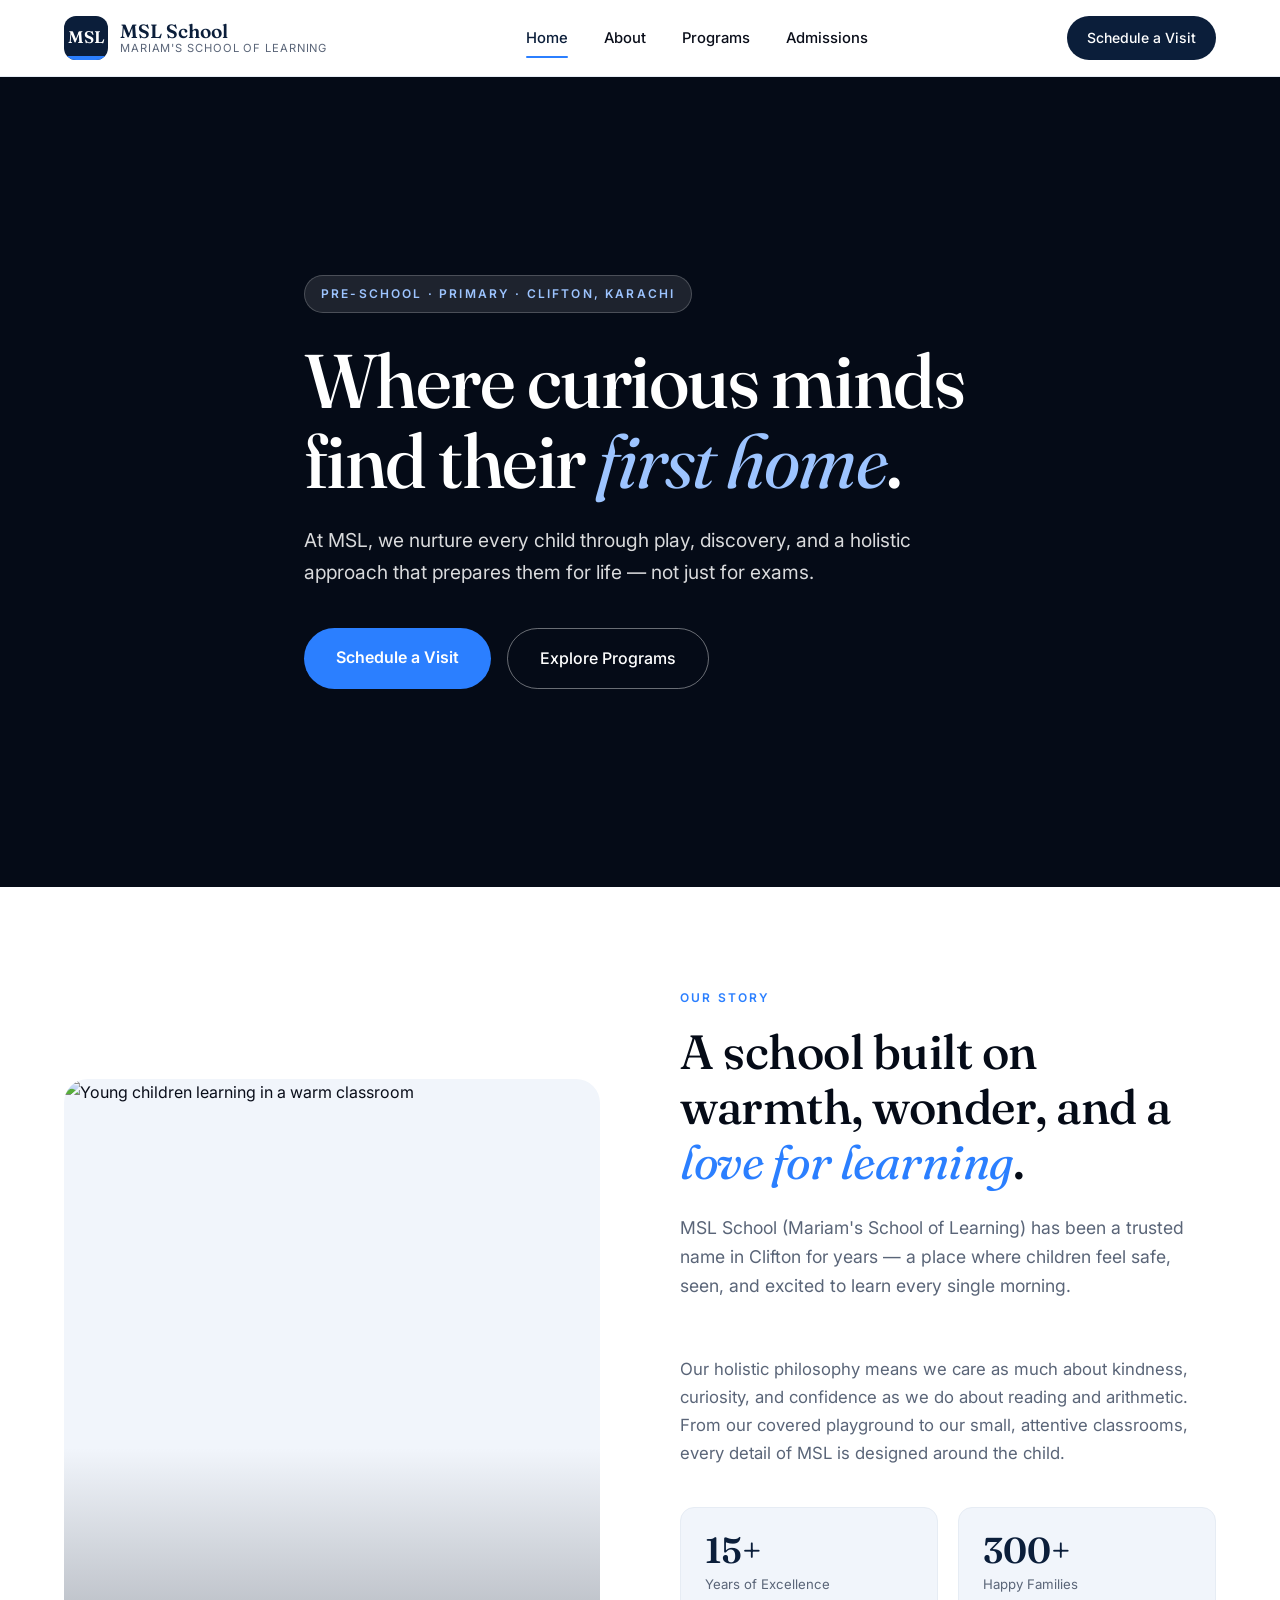
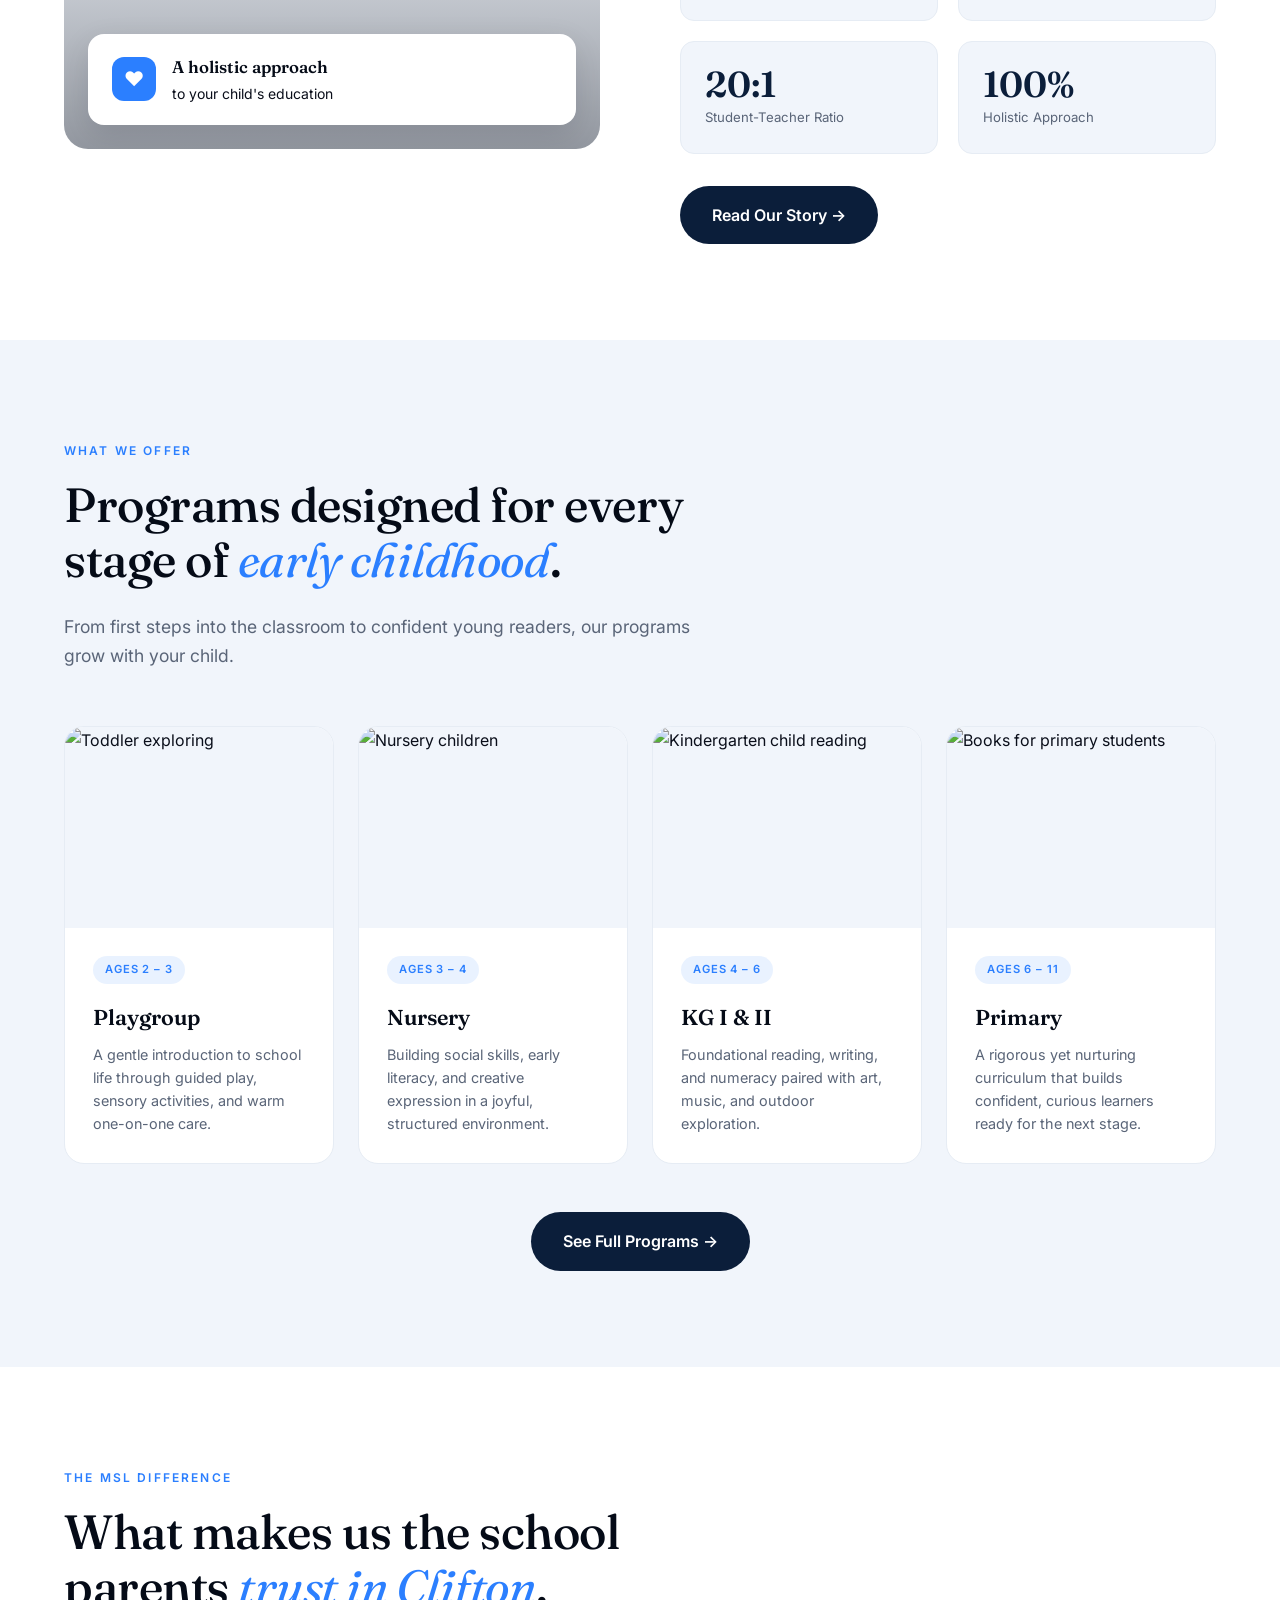
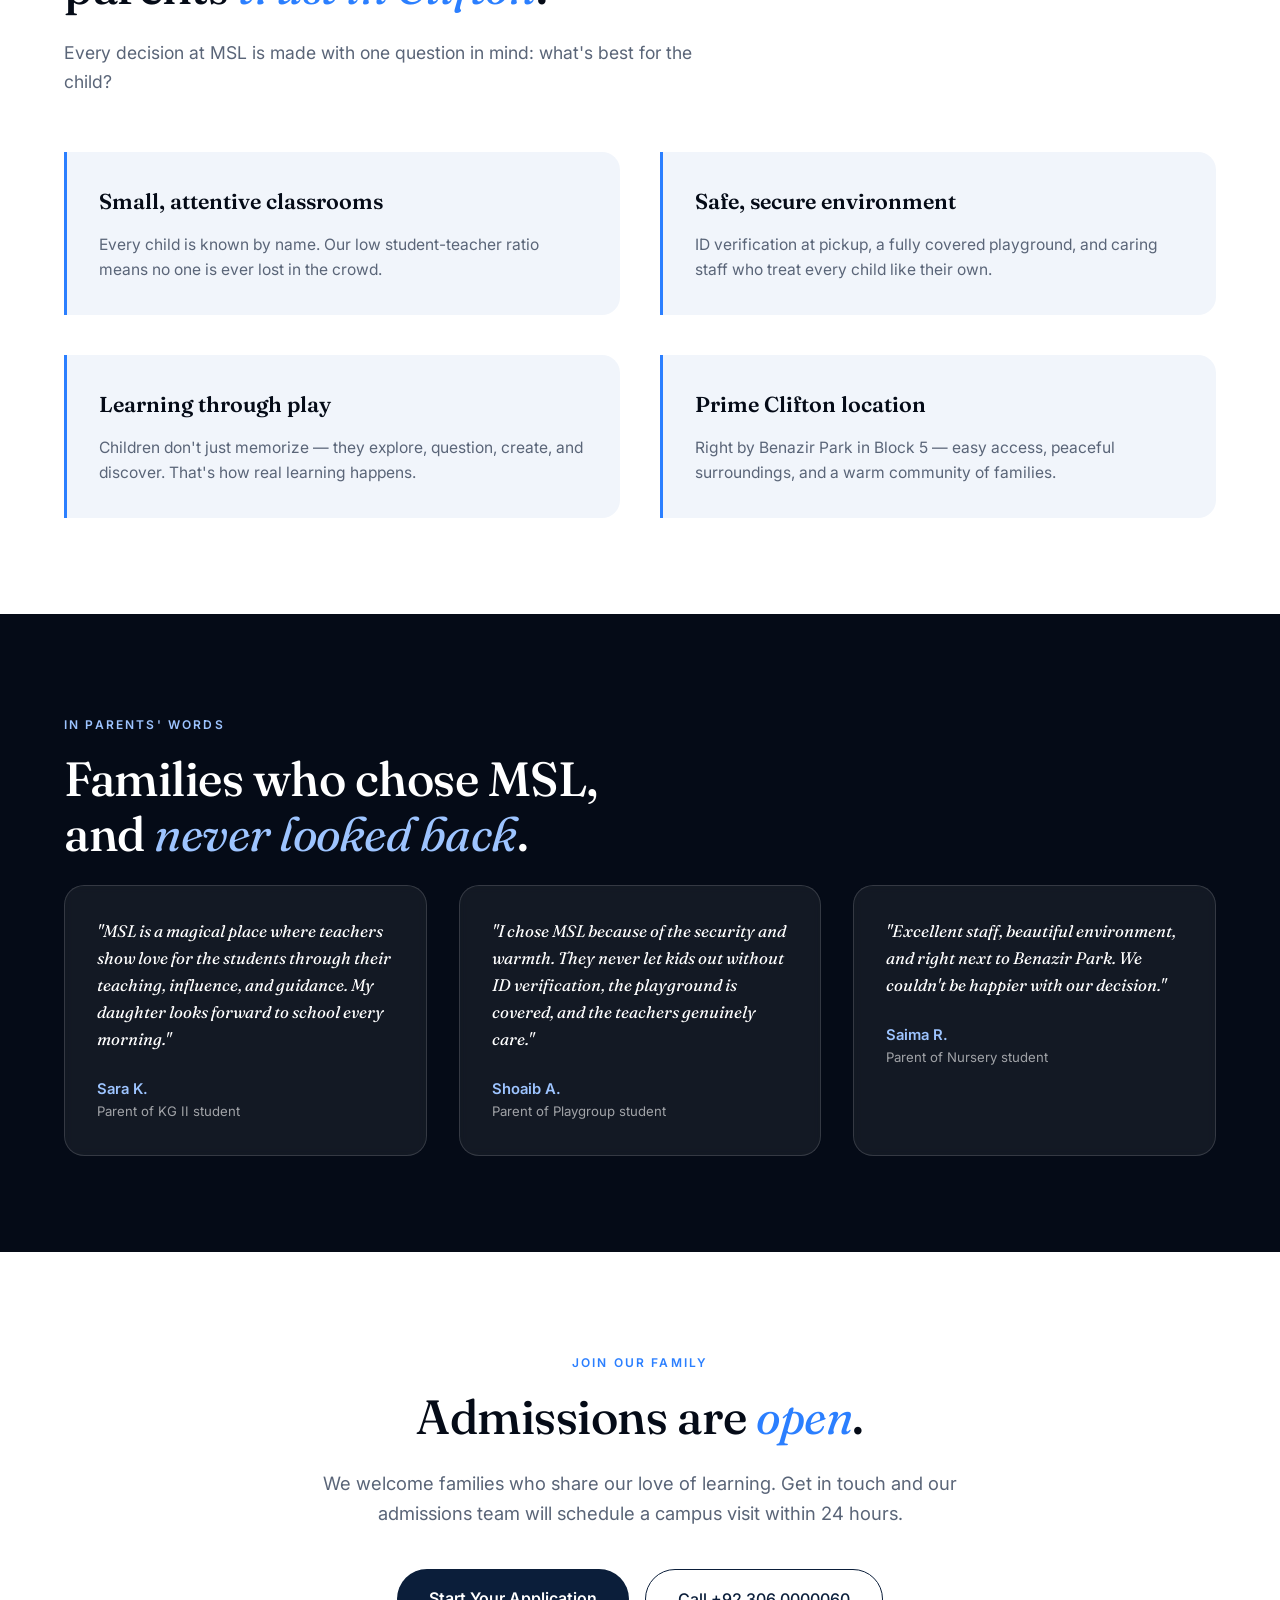
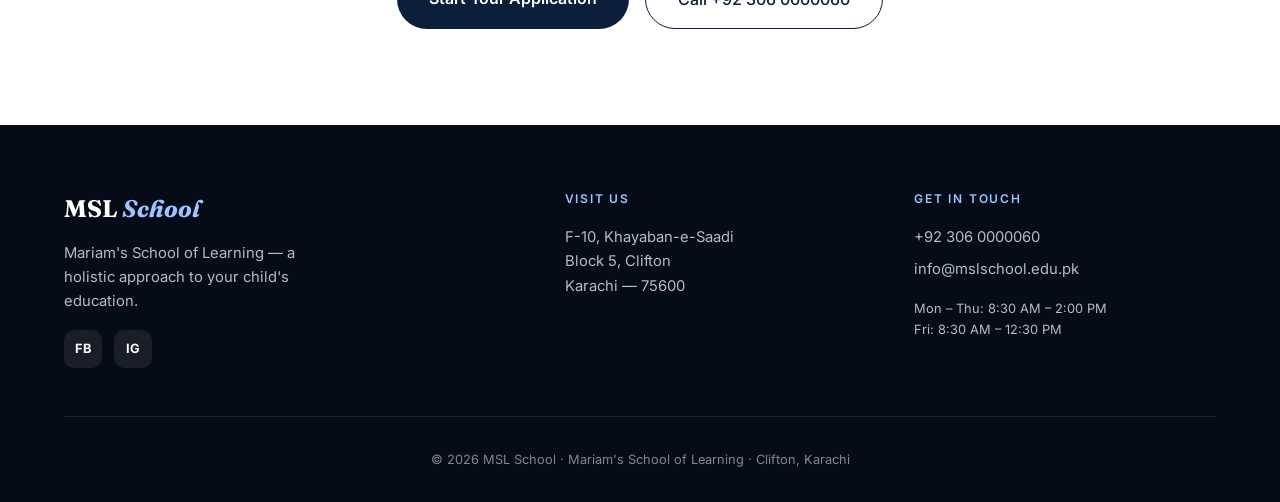
==== commit ac8ee727: "Fix styles.css 404: strip .html from all internal links + enforce trailingSlash: false Root cause: V" ====
--- a/msl-clifton/index.html
+++ b/msl-clifton/index.html
@@ -16,7 +16,7 @@
 
   <nav>
     <div class="container nav-inner">
-      <a href="index.html" class="logo">
+      <a href="./" class="logo">
         <div class="logo-mark">
           <img class="logo-img" data-slot="logo" alt="" />
           <span class="slot-fallback">MSL</span>
@@ -27,12 +27,12 @@
         </div>
       </a>
       <div class="nav-links">
-        <a href="index.html" class="active">Home</a>
-        <a href="about.html">About</a>
-        <a href="programs.html">Programs</a>
-        <a href="admissions.html">Admissions</a>
-      </div>
-      <a href="admissions.html" class="nav-cta">Schedule a Visit</a>
+        <a href="./" class="active">Home</a>
+        <a href="about">About</a>
+        <a href="programs">Programs</a>
+        <a href="admissions">Admissions</a>
+      </div>
+      <a href="admissions" class="nav-cta">Schedule a Visit</a>
     </div>
   </nav>
 
@@ -42,8 +42,8 @@
       <h1>Where curious minds find their <em>first home</em>.</h1>
       <p class="lead">At MSL, we nurture every child through play, discovery, and a holistic approach that prepares them for life — not just for exams.</p>
       <div class="hero-buttons">
-        <a href="admissions.html" class="btn-primary">Schedule a Visit</a>
-        <a href="programs.html" class="btn-secondary">Explore Programs</a>
+        <a href="admissions" class="btn-primary">Schedule a Visit</a>
+        <a href="programs" class="btn-secondary">Explore Programs</a>
       </div>
     </div>
   </section>
@@ -73,7 +73,7 @@
             <div class="stat"><div class="stat-value">100%</div><div class="stat-label">Holistic Approach</div></div>
           </div>
           <div style="margin-top: 2rem;">
-            <a href="about.html" class="btn-primary" style="background: var(--burgundy);">Read Our Story →</a>
+            <a href="about" class="btn-primary" style="background: var(--burgundy);">Read Our Story →</a>
           </div>
         </div>
       </div>
@@ -130,7 +130,7 @@
       </div>
 
       <div style="text-align: center; margin-top: 3rem;">
-        <a href="programs.html" class="btn-primary" style="background: var(--burgundy);">See Full Programs →</a>
+        <a href="programs" class="btn-primary" style="background: var(--burgundy);">See Full Programs →</a>
       </div>
     </div>
   </section>
@@ -193,7 +193,7 @@
       <h2>Admissions are <em>open</em>.</h2>
       <p>We welcome families who share our love of learning. Get in touch and our admissions team will schedule a campus visit within 24 hours.</p>
       <div class="hero-buttons">
-        <a href="admissions.html" class="btn-primary">Start Your Application</a>
+        <a href="admissions" class="btn-primary">Start Your Application</a>
         <a href="tel:+923060000060" class="btn-secondary">Call +92 306 0000060</a>
       </div>
     </div>
--- a/msl-clifton/styles.css
+++ b/msl-clifton/styles.css
@@ -1,19 +1,24 @@
 /* =============================================================
    MSL Clifton — School Website Styles
-   Cubico School Prototype · Editorial · Cream + Burgundy + Coral
+   Cubico School Prototype · Classic · Navy + White + Electric Blue
    Shared by index.html, about.html, programs.html, admissions.html
+
+   Note: variable names are historical (--cream / --burgundy / --coral)
+   but the VALUES are now navy/white/blue. Kept for minimal churn —
+   treat --cream as "page bg", --burgundy as "primary brand",
+   --coral as "accent".
    ============================================================= */
 
 :root {
-  --cream: #fdf8f3;
-  --cream-dark: #f5ecdf;
-  --burgundy: #6b2737;
-  --burgundy-dark: #4a1a25;
-  --coral: #e07856;
-  --coral-light: #f4a58d;
-  --text: #2a1a1f;
-  --text-soft: #6b5a5e;
-  --border: #e8dccb;
+  --cream: #ffffff;          /* page background — white */
+  --cream-dark: #f1f5fb;     /* alt section bg — very pale blue-white */
+  --burgundy: #0b1e3a;       /* primary brand — deep navy */
+  --burgundy-dark: #050b17;  /* hero / footer — near black */
+  --coral: #2b7fff;          /* accent — electric blue */
+  --coral-light: #9dc4ff;    /* accent on dark bg — pale blue */
+  --text: #0a0e1a;
+  --text-soft: #5a6578;
+  --border: #e6ecf4;
 }
 
 * { margin: 0; padding: 0; box-sizing: border-box; }
@@ -31,7 +36,7 @@
 /* ----- Nav ----- */
 nav {
   position: sticky; top: 0; z-index: 100;
-  background: rgba(253, 248, 243, 0.92);
+  background: rgba(255, 255, 255, 0.92);
   backdrop-filter: blur(12px);
   -webkit-backdrop-filter: blur(12px);
   border-bottom: 1px solid var(--border);
@@ -99,7 +104,7 @@
 .hero::before {
   content: ''; position: absolute; inset: 0;
   background-image:
-    linear-gradient(135deg, rgba(74, 26, 37, 0.88) 0%, rgba(74, 26, 37, 0.55) 60%, rgba(74, 26, 37, 0.3) 100%),
+    linear-gradient(135deg, rgba(5, 11, 23, 0.9) 0%, rgba(5, 11, 23, 0.6) 60%, rgba(5, 11, 23, 0.35) 100%),
     var(--slot-image);
   background-size: cover;
   background-position: center;
@@ -112,8 +117,8 @@
   letter-spacing: 0.18em; text-transform: uppercase;
   color: var(--coral-light);
   padding: 0.5rem 1rem;
-  background: rgba(253, 248, 243, 0.1);
-  border: 1px solid rgba(253, 248, 243, 0.2);
+  background: rgba(255, 255, 255, 0.1);
+  border: 1px solid rgba(255, 255, 255, 0.2);
   border-radius: 100px;
   margin-bottom: 1.75rem;
 }
@@ -129,7 +134,7 @@
 .hero h1 em { font-style: italic; color: var(--coral-light); font-weight: 400; }
 .hero p.lead {
   font-size: 1.2rem;
-  color: rgba(253, 248, 243, 0.85);
+  color: rgba(255, 255, 255, 0.85);
   max-width: 52ch;
   margin-bottom: 2.5rem;
 }
@@ -145,7 +150,7 @@
 .page-hero::before {
   content: ''; position: absolute; inset: 0;
   background-image:
-    linear-gradient(135deg, rgba(74, 26, 37, 0.92) 0%, rgba(74, 26, 37, 0.65) 100%),
+    linear-gradient(135deg, rgba(5, 11, 23, 0.92) 0%, rgba(5, 11, 23, 0.7) 100%),
     var(--slot-image, none);
   background-size: cover;
   background-position: center;
@@ -166,7 +171,7 @@
 .page-hero p {
   margin-top: 1.25rem;
   font-size: 1.15rem;
-  color: rgba(253, 248, 243, 0.82);
+  color: rgba(255, 255, 255, 0.82);
   max-width: 58ch;
 }
 
@@ -182,7 +187,7 @@
 .btn-secondary {
   background: transparent; color: var(--cream);
   padding: 1rem 2rem; border-radius: 100px;
-  border: 1.5px solid rgba(253, 248, 243, 0.4);
+  border: 1.5px solid rgba(255, 255, 255, 0.4);
   text-decoration: none; font-weight: 500;
   transition: all 0.2s; display: inline-block;
 }
@@ -223,7 +228,7 @@
 .about-image img { width: 100%; height: 100%; object-fit: cover; }
 .about-image::after {
   content: ''; position: absolute; inset: 0;
-  background: linear-gradient(180deg, transparent 55%, rgba(74, 26, 37, 0.35));
+  background: linear-gradient(180deg, transparent 55%, rgba(5, 11, 23, 0.4));
 }
 .about-badge {
   position: absolute;
@@ -233,6 +238,7 @@
   border-radius: 16px;
   display: flex; align-items: center; gap: 1rem;
   z-index: 2;
+  box-shadow: 0 10px 30px rgba(5, 11, 23, 0.12);
 }
 .about-badge-icon {
   width: 44px; height: 44px;
@@ -273,7 +279,7 @@
   transition: all 0.3s;
   display: flex; flex-direction: column;
 }
-.program-card:hover { transform: translateY(-4px); border-color: var(--coral); box-shadow: 0 20px 40px rgba(107, 39, 55, 0.08); }
+.program-card:hover { transform: translateY(-4px); border-color: var(--coral); box-shadow: 0 20px 40px rgba(11, 30, 58, 0.1); }
 .program-image {
   aspect-ratio: 4 / 3;
   background: var(--cream-dark);
@@ -291,7 +297,7 @@
   color: var(--coral); letter-spacing: 0.08em;
   text-transform: uppercase;
   padding: 0.3rem 0.75rem;
-  background: rgba(224, 120, 86, 0.1);
+  background: rgba(43, 127, 255, 0.1);
   border-radius: 100px;
   margin-bottom: 1rem;
 }
@@ -346,19 +352,19 @@
   content: ''; position: absolute; inset: 0;
   background-image: url('https://images.unsplash.com/photo-1497633762265-9d179a990aa6?w=1800&q=80&auto=format&fit=crop');
   background-size: cover; background-position: center;
-  opacity: 0.08;
+  opacity: 0.06;
   z-index: 0;
 }
 .testimonials .container { position: relative; z-index: 1; }
 .testimonials h2 { color: var(--cream); }
 .testimonials h2 em { color: var(--coral-light); }
 .testimonials .section-eyebrow { color: var(--coral-light); }
-.testimonials .section-intro { color: rgba(253, 248, 243, 0.75); }
+.testimonials .section-intro { color: rgba(255, 255, 255, 0.78); }
 .test-grid { display: grid; grid-template-columns: 1fr; gap: 2rem; }
 @media (min-width: 860px) { .test-grid { grid-template-columns: repeat(3, 1fr); } }
 .test-card {
-  background: rgba(253, 248, 243, 0.05);
-  border: 1px solid rgba(253, 248, 243, 0.1);
+  background: rgba(255, 255, 255, 0.06);
+  border: 1px solid rgba(255, 255, 255, 0.14);
   border-radius: 20px;
   padding: 2rem;
   backdrop-filter: blur(4px);
@@ -372,7 +378,7 @@
   color: var(--cream);
 }
 .test-author { font-weight: 600; font-size: 0.925rem; color: var(--coral-light); }
-.test-relation { font-size: 0.825rem; color: rgba(253, 248, 243, 0.6); }
+.test-relation { font-size: 0.825rem; color: rgba(255, 255, 255, 0.6); }
 
 /* ----- CTA / Admissions banner ----- */
 .cta-banner { background: var(--cream); text-align: center; }
@@ -556,6 +562,7 @@
   padding: 2.5rem;
   border-radius: 20px;
   border: 1px solid var(--border);
+  box-shadow: 0 10px 40px rgba(5, 11, 23, 0.06);
 }
 .form-row {
   display: grid;
@@ -605,16 +612,16 @@
 .footer-grid {
   display: grid; grid-template-columns: 1fr; gap: 3rem;
   padding-bottom: 3rem;
-  border-bottom: 1px solid rgba(253, 248, 243, 0.1);
+  border-bottom: 1px solid rgba(255, 255, 255, 0.1);
 }
 @media (min-width: 740px) { .footer-grid { grid-template-columns: 1.5fr 1fr 1fr; } }
 .footer-brand h3 { font-family: 'Fraunces', serif; font-size: 1.5rem; margin-bottom: 0.75rem; }
 .footer-brand h3 span { color: var(--coral-light); font-style: italic; }
-.footer-brand p { color: rgba(253, 248, 243, 0.7); font-size: 0.925rem; max-width: 30ch; margin-bottom: 1rem; }
+.footer-brand p { color: rgba(255, 255, 255, 0.72); font-size: 0.925rem; max-width: 30ch; margin-bottom: 1rem; }
 .footer-socials { display: flex; gap: 0.75rem; margin-top: 1rem; }
 .footer-socials a {
   width: 38px; height: 38px; border-radius: 10px;
-  background: rgba(253, 248, 243, 0.08);
+  background: rgba(255, 255, 255, 0.08);
   display: flex; align-items: center; justify-content: center;
   color: var(--cream); text-decoration: none;
   font-size: 0.8rem; font-weight: 700;
@@ -626,7 +633,7 @@
   color: var(--coral-light); margin-bottom: 1rem; font-weight: 600;
 }
 .footer-col p, .footer-col a {
-  display: block; color: rgba(253, 248, 243, 0.75);
+  display: block; color: rgba(255, 255, 255, 0.72);
   font-size: 0.925rem; text-decoration: none;
   margin-bottom: 0.5rem;
 }
@@ -635,5 +642,5 @@
   padding-top: 2rem;
   text-align: center;
   font-size: 0.8rem;
-  color: rgba(253, 248, 243, 0.5);
-}
+  color: rgba(255, 255, 255, 0.5);
+}
